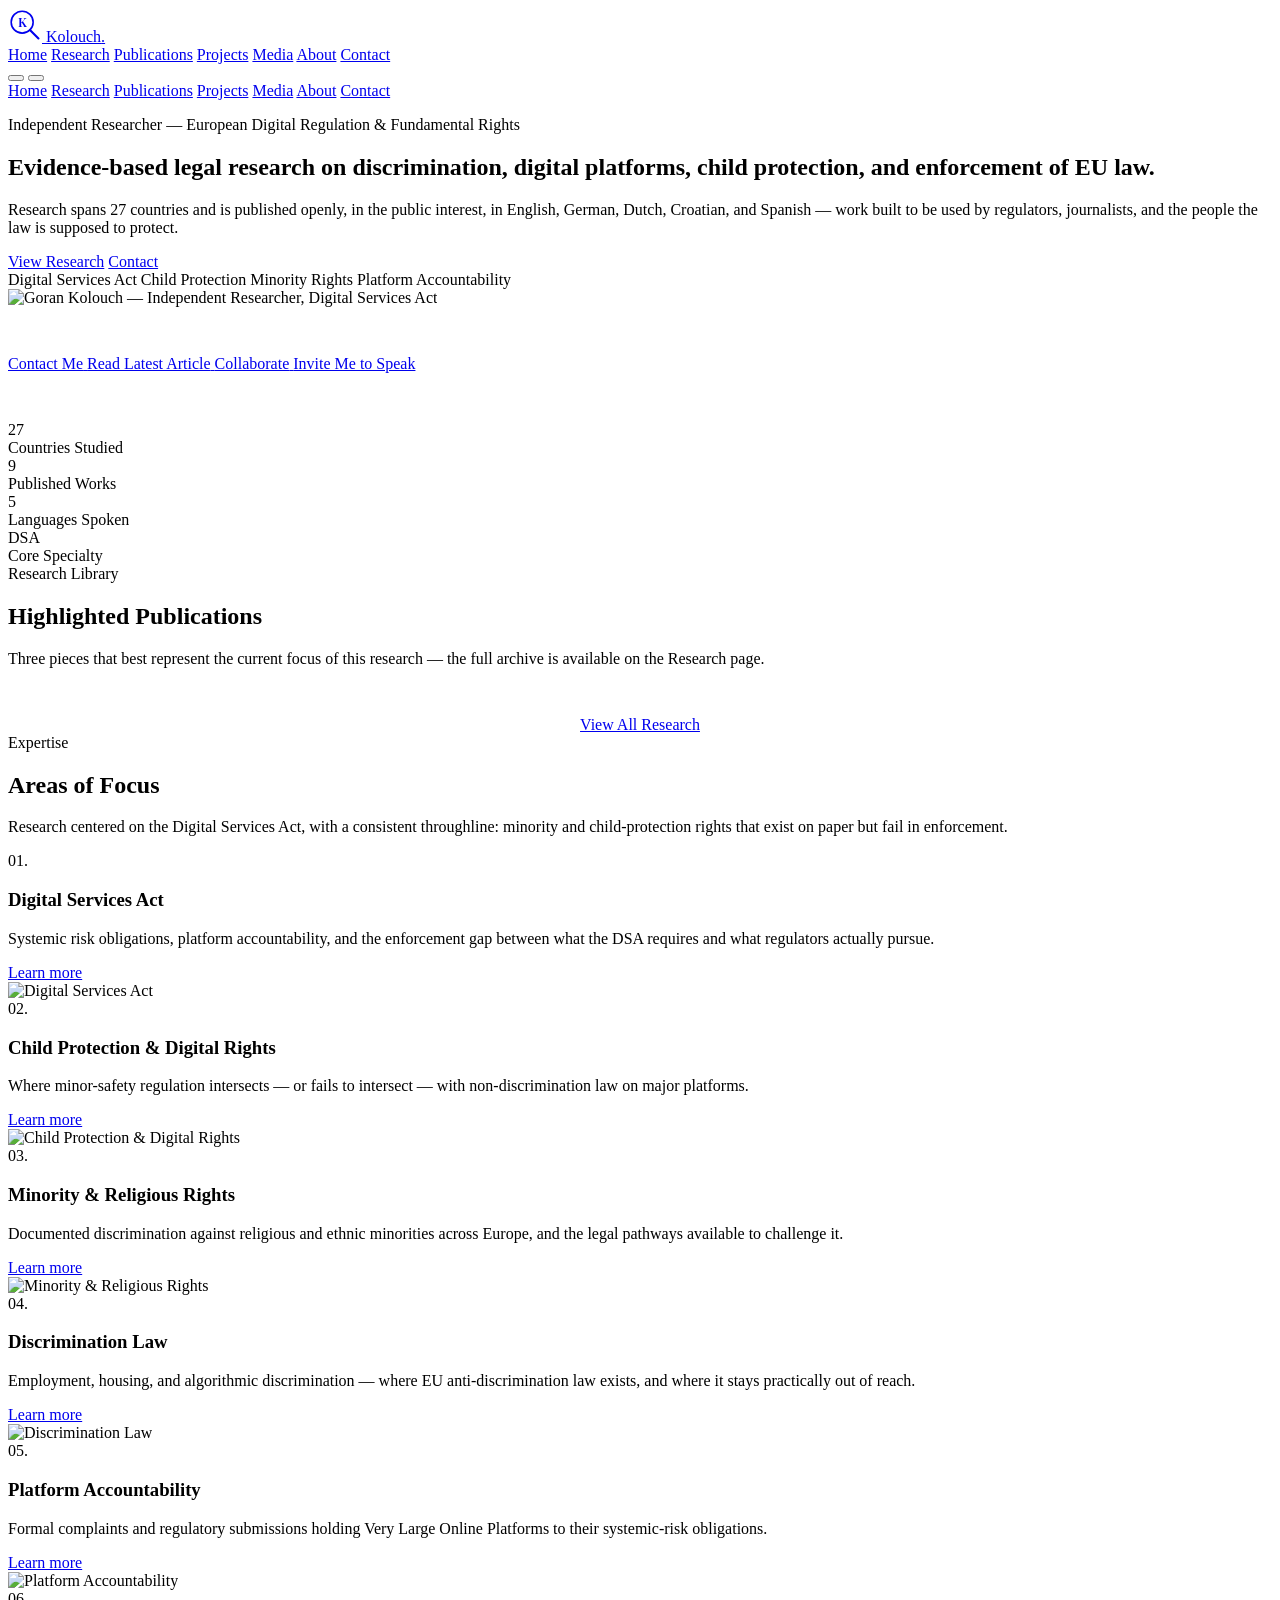
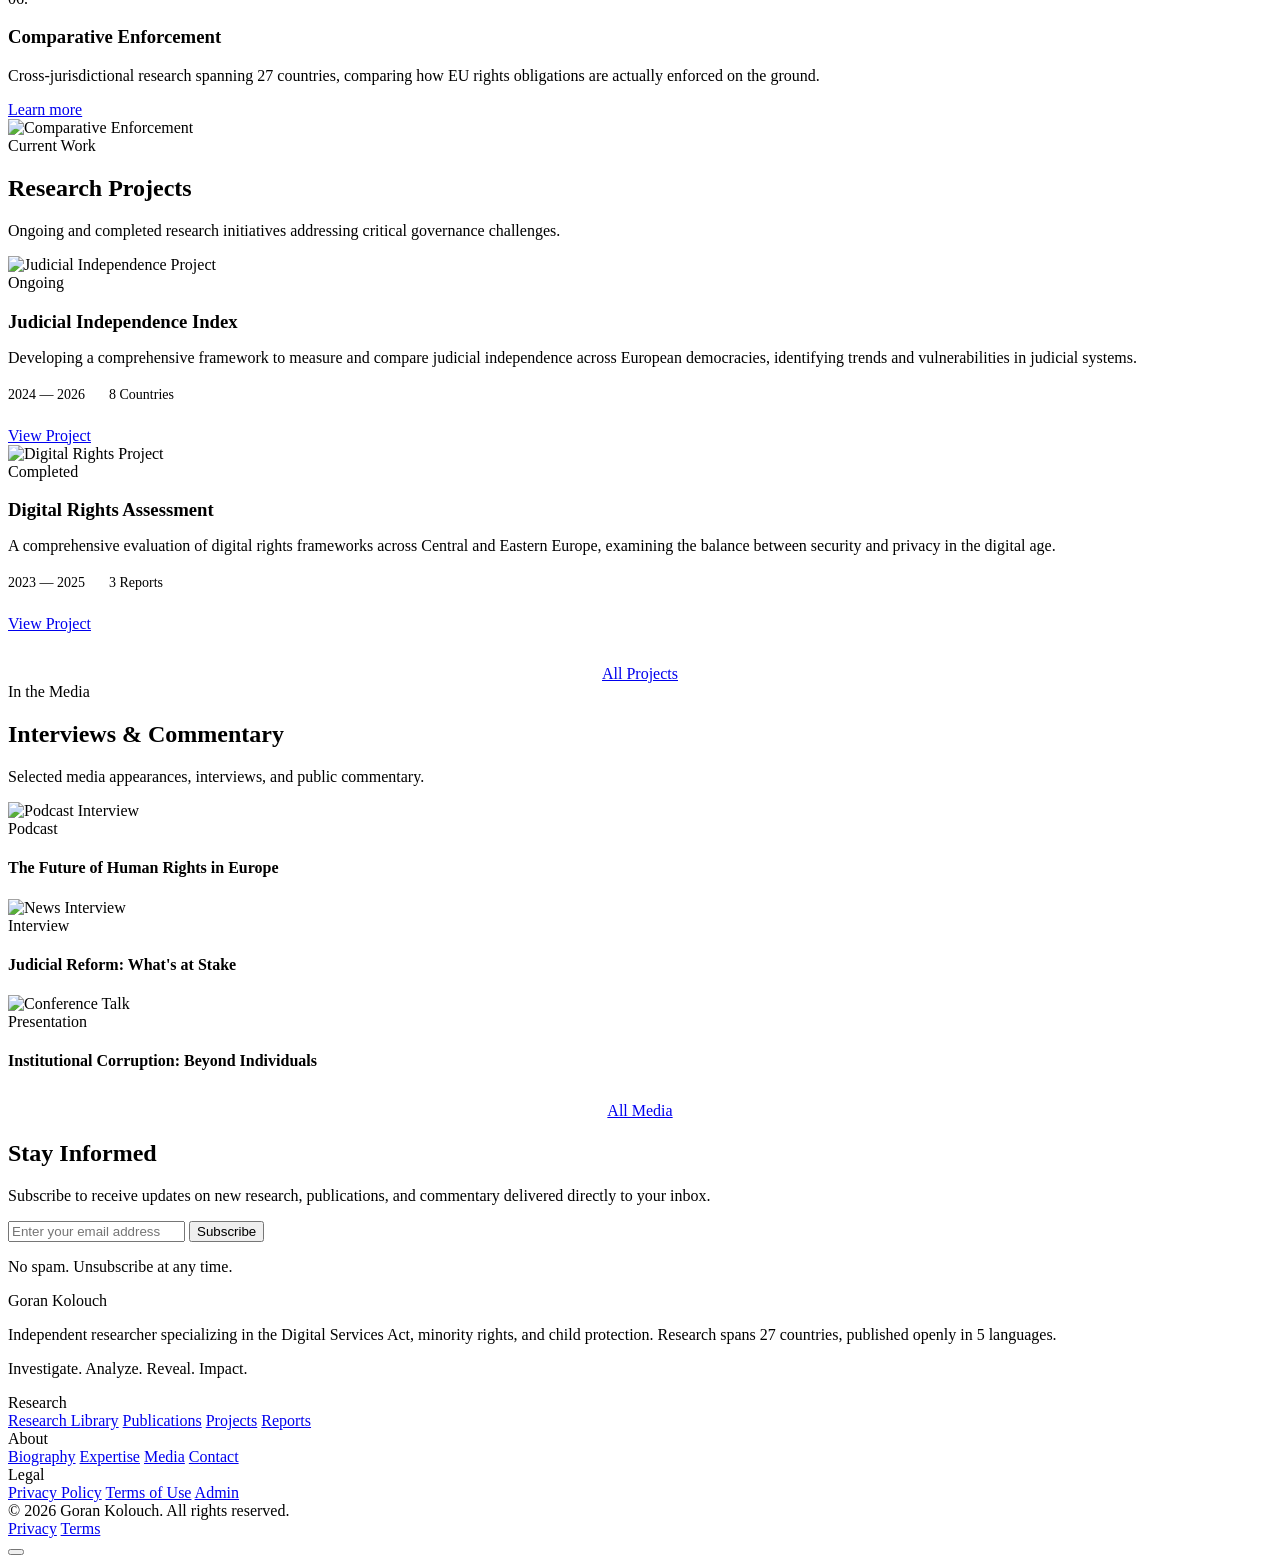
==== index.html @ 6d79864f "Add files via upload" ====
<!DOCTYPE html>
<html lang="en" data-theme="light">
<head>
  <meta charset="UTF-8">
  <meta name="viewport" content="width=device-width, initial-scale=1.0">
  <meta name="description" content="Goran Kolouch — Independent Researcher specializing in the Digital Services Act, minority rights, and child protection. Research spanning 27 countries, published in 5 languages.">
  <meta name="keywords" content="Goran Kolouch, Digital Services Act, DSA, platform accountability, child protection, minority rights, discrimination law, EU enforcement">
  <meta name="author" content="Goran Kolouch">

  <!-- Open Graph -->
  <meta property="og:title" content="Goran Kolouch — Independent Researcher, Digital Services Act">
  <meta property="og:description" content="Research on DSA enforcement, minority rights, and child protection, spanning 27 countries.">
  <meta property="og:type" content="website">
  <meta property="og:image" content="images/portrait-desk.jpg">

  <!-- Twitter Card -->
  <meta name="twitter:card" content="summary_large_image">
  <meta name="twitter:title" content="Goran Kolouch — Independent Researcher, Digital Services Act">
  <meta name="twitter:description" content="Research on DSA enforcement, minority rights, and child protection, spanning 27 countries.">

  <!-- Structured Data -->
  <script type="application/ld+json">
  {
    "@context": "https://schema.org",
    "@type": "Person",
    "name": "Goran Kolouch",
    "jobTitle": "Independent Researcher",
    "description": "Independent researcher specializing in the Digital Services Act, minority rights, and child protection, with research spanning 27 countries.",
    "knowsLanguage": ["English", "German", "Dutch", "Croatian", "Spanish"],
    "knowsAbout": ["Digital Services Act", "Platform Accountability", "Child Protection", "Minority Rights", "Religious Freedom", "EU Discrimination Law"],
    "alumniOf": { "@type": "CollegeOrUniversity", "name": "Hogeschool Leiden" },
    "url": "https://kolouch.pro",
    "sameAs": [
      "https://linkedin.com/in/gorankolouch",
      "https://x.com/NoHolyException",
      "https://bsky.app/profile/equalfaitheurope.bsky.social",
      "https://medium.com/@gorankolouch",
      "https://substack.com/@gorankolouch"
    ]
  }
  </script>

  <title>Goran Kolouch — Independent Researcher, Digital Services Act</title>

  <!-- Fonts -->
  <link rel="preconnect" href="https://fonts.googleapis.com">
  <link rel="preconnect" href="https://fonts.gstatic.com" crossorigin>
  <link href="https://fonts.googleapis.com/css2?family=Playfair+Display:ital,wght@0,400;0,500;0,600;0,700;1,400;1,500&family=Inter:wght@300;400;500;600;700&display=swap" rel="stylesheet">

  <!-- Icons -->
  <link href="https://cdn.jsdelivr.net/npm/remixicon@3.5.0/fonts/remixicon.css" rel="stylesheet">

  <!-- Styles -->
  <link rel="stylesheet" href="css/style.css">

  <link rel="icon" type="image/svg+xml" href="images/favicon.svg">
  <link rel="icon" type="image/png" sizes="32x32" href="images/favicon-32.png">
  <link rel="apple-touch-icon" href="images/favicon-180.png">
</head>
<body>

  <!-- Page Transition Overlay -->
  <div class="page-transition"></div>

  <!-- Navigation -->
  <nav class="navbar">
    <div class="navbar-inner">
      <a href="index.html" class="nav-logo"><svg class="nav-logo-mark" viewBox="0 0 48 48" width="34" height="34" fill="none" xmlns="http://www.w3.org/2000/svg" aria-hidden="true"><circle cx="20" cy="20" r="15.5" stroke="currentColor" stroke-width="2.25"/><text x="20" y="27" font-family="Playfair Display, Georgia, serif" font-size="18" font-weight="600" fill="currentColor" text-anchor="middle">K</text><line x1="31" y1="31" x2="43" y2="43" stroke="currentColor" stroke-width="3" stroke-linecap="round"/></svg> Kolouch<span>.</span></a>

      <div class="nav-links">
        <a href="index.html" class="active">Home</a>
        <a href="research.html">Research</a>
        <a href="publications.html">Publications</a>
        <a href="projects.html">Projects</a>
        <a href="media.html">Media</a>
        <a href="about.html">About</a>
        <a href="contact.html">Contact</a>
      </div>

      <div class="nav-actions">
        <button class="theme-toggle" aria-label="Toggle dark mode">
          <i class="ri-moon-line"></i>
        </button>
        <button class="mobile-menu-btn" aria-label="Open menu">
          <span></span>
          <span></span>
          <span></span>
        </button>
      </div>
    </div>
  </nav>

  <!-- Mobile Menu -->
  <div class="mobile-menu">
    <a href="index.html">Home</a>
    <a href="research.html">Research</a>
    <a href="publications.html">Publications</a>
    <a href="projects.html">Projects</a>
    <a href="media.html">Media</a>
    <a href="about.html">About</a>
    <a href="contact.html">Contact</a>
  </div>

  <!-- Hero Section -->
  <section class="hero" id="home">
    <div class="container hero-inner">
      <div class="hero-content fade-in">
        <p class="hero-title">Independent Researcher — European Digital Regulation & Fundamental Rights</p>
        <h1 class="hero-name">Evidence-based legal research on discrimination, digital platforms, child protection, and enforcement of EU law.</h1>

        <p class="hero-bio">
          Research spans 27 countries and is published openly, in the public interest, in English, German, Dutch, Croatian, and Spanish — work built to be used by regulators, journalists, and the people the law is supposed to protect.
        </p>

        <div class="hero-actions">
          <a href="research.html" class="btn btn-primary">View Research</a>
          <a href="contact.html" class="btn btn-outline-light">Contact</a>
        </div>

        <div class="hero-tags">
          <span class="hero-tag">Digital Services Act</span>
          <span class="hero-tag">Child Protection</span>
          <span class="hero-tag">Minority Rights</span>
          <span class="hero-tag">Platform Accountability</span>
        </div>
      </div>

      <div class="hero-image fade-in stagger-1">
        <picture><source srcset="images/portrait-desk.webp" type="image/webp"><img src="images/portrait-desk.jpg" alt="Goran Kolouch — Independent Researcher, Digital Services Act" loading="eager"></picture>
      </div>
    </div>
  </section>

  <!-- Quick Actions -->
  <section style="padding: 3rem 0; border-bottom: 1px solid var(--border-grey);">
    <div class="container">
      <div class="quick-actions-grid fade-in">
        <a href="contact.html" class="quick-action">
          <i class="ri-mail-line"></i>
          <span>Contact Me</span>
        </a>
        <a href="article.html?slug=the-enforcement-gap" class="quick-action">
          <i class="ri-article-line"></i>
          <span>Read Latest Article</span>
        </a>
        <a href="mailto:info@kolouch.pro?subject=Collaboration%20Proposal" class="quick-action">
          <i class="ri-team-line"></i>
          <span>Collaborate</span>
        </a>
        <a href="mailto:inquiries@kolouch.pro?subject=Speaking%20Invitation" class="quick-action">
          <i class="ri-mic-line"></i>
          <span>Invite Me to Speak</span>
        </a>
      </div>
    </div>
  </section>

  <!-- Stats Section -->
  <section class="section" style="padding-top: 0;">
    <div class="container">
      <div class="stats-grid fade-in">
        <div class="stat-item">
          <div class="stat-number">27</div>
          <div class="stat-label">Countries Studied</div>
        </div>
        <div class="stat-item">
          <div class="stat-number">9</div>
          <div class="stat-label">Published Works</div>
        </div>
        <div class="stat-item">
          <div class="stat-number">5</div>
          <div class="stat-label">Languages Spoken</div>
        </div>
        <div class="stat-item">
          <div class="stat-number">DSA</div>
          <div class="stat-label">Core Specialty</div>
        </div>
      </div>
    </div>
  </section>

  <!-- Featured Research -->
  <section class="section" id="research" style="background: var(--light-grey);">
    <div class="container">
      <div class="section-header fade-in">
        <span class="section-label">Research Library</span>
        <h2>Highlighted Publications</h2>
        <p>Three pieces that best represent the current focus of this research — the full archive is available on the Research page.</p>
      </div>

      <div class="research-grid" data-mode="featured" data-limit="3">
        <!-- Publications rendered via JS -->
      </div>

      <div style="text-align: center; margin-top: 3rem;">
        <a href="research.html" class="btn btn-outline">
          View All Research <i class="ri-arrow-right-line"></i>
        </a>
      </div>
    </div>
  </section>

  <!-- Areas of Expertise -->
  <section class="section" id="expertise">
    <div class="container">
      <div class="section-header fade-in">
        <span class="section-label">Expertise</span>
        <h2>Areas of Focus</h2>
        <p>Research centered on the Digital Services Act, with a consistent throughline: minority and child-protection rights that exist on paper but fail in enforcement.</p>
      </div>

      <div class="docket-grid">
        <div class="docket-item fade-in stagger-1">
          <div class="docket-item-body">
            <span class="docket-num">01.</span>
            <h3>Digital Services Act</h3>
            <p>Systemic risk obligations, platform accountability, and the enforcement gap between what the DSA requires and what regulators actually pursue.</p>
            <a href="research.html?category=platform-accountability" class="docket-link">Learn more <i class="ri-arrow-right-line"></i></a>
          </div>
          <img src="https://images.unsplash.com/photo-1450101499163-c8848c66ca85?w=700&q=80" alt="Digital Services Act" loading="lazy">
        </div>

        <div class="docket-item fade-in stagger-2">
          <div class="docket-item-body">
            <span class="docket-num">02.</span>
            <h3>Child Protection & Digital Rights</h3>
            <p>Where minor-safety regulation intersects — or fails to intersect — with non-discrimination law on major platforms.</p>
            <a href="research.html?category=child-safety" class="docket-link">Learn more <i class="ri-arrow-right-line"></i></a>
          </div>
          <img src="https://images.unsplash.com/photo-1503454537195-1dcabb73ffb9?w=700&q=80" alt="Child Protection & Digital Rights" loading="lazy">
        </div>

        <div class="docket-item fade-in stagger-3">
          <div class="docket-item-body">
            <span class="docket-num">03.</span>
            <h3>Minority & Religious Rights</h3>
            <p>Documented discrimination against religious and ethnic minorities across Europe, and the legal pathways available to challenge it.</p>
            <a href="research.html?category=religious-freedom" class="docket-link">Learn more <i class="ri-arrow-right-line"></i></a>
          </div>
          <img src="https://images.unsplash.com/photo-1541872703-74c5e44368f9?w=700&q=80" alt="Minority & Religious Rights" loading="lazy">
        </div>

        <div class="docket-item fade-in stagger-4">
          <div class="docket-item-body">
            <span class="docket-num">04.</span>
            <h3>Discrimination Law</h3>
            <p>Employment, housing, and algorithmic discrimination — where EU anti-discrimination law exists, and where it stays practically out of reach.</p>
            <a href="research.html?category=discrimination" class="docket-link">Learn more <i class="ri-arrow-right-line"></i></a>
          </div>
          <img src="https://images.unsplash.com/photo-1521791136064-7986c2920216?w=700&q=80" alt="Discrimination Law" loading="lazy">
        </div>

        <div class="docket-item fade-in stagger-1">
          <div class="docket-item-body">
            <span class="docket-num">05.</span>
            <h3>Platform Accountability</h3>
            <p>Formal complaints and regulatory submissions holding Very Large Online Platforms to their systemic-risk obligations.</p>
            <a href="research.html?category=platform-accountability" class="docket-link">Learn more <i class="ri-arrow-right-line"></i></a>
          </div>
          <img src="https://images.unsplash.com/photo-1611162617474-5b21e879e113?w=700&q=80" alt="Platform Accountability" loading="lazy">
        </div>

        <div class="docket-item fade-in stagger-2">
          <div class="docket-item-body">
            <span class="docket-num">06.</span>
            <h3>Comparative Enforcement</h3>
            <p>Cross-jurisdictional research spanning 27 countries, comparing how EU rights obligations are actually enforced on the ground.</p>
            <a href="research.html" class="docket-link">Learn more <i class="ri-arrow-right-line"></i></a>
          </div>
          <img src="https://images.unsplash.com/photo-1518770660439-4636190af475?w=700&q=80" alt="Comparative Enforcement" loading="lazy">
        </div>
      </div>
    </div>
  </section>

  <!-- Projects Preview -->
  <section class="section" id="projects" style="background: var(--light-grey);">
    <div class="container">
      <div class="section-header fade-in">
        <span class="section-label">Current Work</span>
        <h2>Research Projects</h2>
        <p>Ongoing and completed research initiatives addressing critical governance challenges.</p>
      </div>

      <div class="project-card fade-in">
        <div class="project-card-image">
          <img src="https://images.unsplash.com/photo-1450101499163-c8848c66ca85?w=800&q=80" alt="Judicial Independence Project" loading="lazy">
        </div>
        <div>
          <span class="project-status ongoing"><i class="ri-checkbox-circle-line"></i> Ongoing</span>
          <h3 style="margin-bottom: 0.75rem;">Judicial Independence Index</h3>
          <p style="margin-bottom: 1.25rem;">Developing a comprehensive framework to measure and compare judicial independence across European democracies, identifying trends and vulnerabilities in judicial systems.</p>
          <div style="display: flex; gap: 1.5rem; font-size: 0.875rem; color: var(--mid-grey); margin-bottom: 1.5rem;">
            <span><i class="ri-calendar-line"></i> 2024 — 2026</span>
            <span><i class="ri-map-pin-line"></i> 8 Countries</span>
          </div>
          <a href="projects.html" class="btn btn-sm btn-primary">View Project</a>
        </div>
      </div>

      <div class="project-card fade-in">
        <div class="project-card-image">
          <img src="https://images.unsplash.com/photo-1551836022-d5d88e9218df?w=800&q=80" alt="Digital Rights Project" loading="lazy">
        </div>
        <div>
          <span class="project-status completed"><i class="ri-check-line"></i> Completed</span>
          <h3 style="margin-bottom: 0.75rem;">Digital Rights Assessment</h3>
          <p style="margin-bottom: 1.25rem;">A comprehensive evaluation of digital rights frameworks across Central and Eastern Europe, examining the balance between security and privacy in the digital age.</p>
          <div style="display: flex; gap: 1.5rem; font-size: 0.875rem; color: var(--mid-grey); margin-bottom: 1.5rem;">
            <span><i class="ri-calendar-line"></i> 2023 — 2025</span>
            <span><i class="ri-file-list-line"></i> 3 Reports</span>
          </div>
          <a href="projects.html" class="btn btn-sm btn-outline">View Project</a>
        </div>
      </div>

      <div style="text-align: center; margin-top: 2rem;">
        <a href="projects.html" class="btn btn-outline">
          All Projects <i class="ri-arrow-right-line"></i>
        </a>
      </div>
    </div>
  </section>

  <!-- Media Preview -->
  <section class="section" id="media">
    <div class="container">
      <div class="section-header fade-in">
        <span class="section-label">In the Media</span>
        <h2>Interviews & Commentary</h2>
        <p>Selected media appearances, interviews, and public commentary.</p>
      </div>

      <div class="media-grid fade-in">
        <div class="media-card">
          <img src="https://images.unsplash.com/photo-1478737270239-2f02b77fc618?w=600&q=80" alt="Podcast Interview" loading="lazy">
          <div class="media-card-overlay">
            <span class="media-card-type">Podcast</span>
            <h4 class="media-card-title">The Future of Human Rights in Europe</h4>
          </div>
          <div class="media-play-btn">
            <i class="ri-play-fill"></i>
          </div>
        </div>

        <div class="media-card">
          <img src="https://images.unsplash.com/photo-1504711434969-e33886168f5c?w=600&q=80" alt="News Interview" loading="lazy">
          <div class="media-card-overlay">
            <span class="media-card-type">Interview</span>
            <h4 class="media-card-title">Judicial Reform: What's at Stake</h4>
          </div>
          <div class="media-play-btn">
            <i class="ri-play-fill"></i>
          </div>
        </div>

        <div class="media-card">
          <img src="https://images.unsplash.com/photo-1540575467063-178a50c2df87?w=600&q=80" alt="Conference Talk" loading="lazy">
          <div class="media-card-overlay">
            <span class="media-card-type">Presentation</span>
            <h4 class="media-card-title">Institutional Corruption: Beyond Individuals</h4>
          </div>
          <div class="media-play-btn">
            <i class="ri-play-fill"></i>
          </div>
        </div>
      </div>

      <div style="text-align: center; margin-top: 2rem;">
        <a href="media.html" class="btn btn-outline">
          All Media <i class="ri-arrow-right-line"></i>
        </a>
      </div>
    </div>
  </section>

  <!-- Newsletter -->
  <section class="newsletter">
    <div class="container">
      <div class="fade-in">
        <h2>Stay Informed</h2>
        <p>Subscribe to receive updates on new research, publications, and commentary delivered directly to your inbox.</p>
        <form class="newsletter-form">
          <input type="email" placeholder="Enter your email address" required aria-label="Email address">
          <button type="submit" class="btn btn-gold">Subscribe</button>
        </form>
        <p class="newsletter-fineprint">No spam. Unsubscribe at any time.</p>
      </div>
    </div>
  </section>

  <!-- Footer -->
  <footer class="footer">
    <div class="container">
      <div class="footer-grid">
        <div>
          <div class="footer-brand">Goran Kolouch</div>
          <p class="footer-desc">Independent researcher specializing in the Digital Services Act, minority rights, and child protection. Research spans 27 countries, published openly in 5 languages.</p>
          <p class="footer-tagline">Investigate. Analyze. Reveal. Impact.</p>
          <div class="footer-social">
            <a href="https://linkedin.com/in/gorankolouch" target="_blank" rel="noopener" aria-label="LinkedIn"><i class="ri-linkedin-fill"></i></a>
            <a href="https://x.com/NoHolyException" target="_blank" rel="noopener" aria-label="X (Twitter)"><i class="ri-twitter-x-line"></i></a>
            <a href="https://bsky.app/profile/equalfaitheurope.bsky.social" target="_blank" rel="noopener" aria-label="Bluesky"><i class="ri-bluesky-line"></i></a>
            <a href="https://medium.com/@gorankolouch" target="_blank" rel="noopener" aria-label="Medium"><i class="ri-medium-line"></i></a>
            <a href="https://substack.com/@gorankolouch?utm_source=share&amp;utm_medium=android&amp;r=8p85rf" target="_blank" rel="noopener" aria-label="Substack"><i class="ri-quill-pen-line"></i></a>
            <a href="mailto:info@kolouch.pro" aria-label="Email"><i class="ri-mail-line"></i></a>
          </div>
        </div>

        <div>
          <div class="footer-title">Research</div>
          <div class="footer-links">
            <a href="research.html">Research Library</a>
            <a href="publications.html">Publications</a>
            <a href="projects.html">Projects</a>
            <a href="research.html#reports">Reports</a>
          </div>
        </div>

        <div>
          <div class="footer-title">About</div>
          <div class="footer-links">
            <a href="about.html">Biography</a>
            <a href="index.html#expertise">Expertise</a>
            <a href="media.html">Media</a>
            <a href="contact.html">Contact</a>
          </div>
        </div>

        <div>
          <div class="footer-title">Legal</div>
          <div class="footer-links">
            <a href="privacy.html">Privacy Policy</a>
            <a href="terms.html">Terms of Use</a>
            <a href="admin/index.html">Admin</a>
          </div>
        </div>
      </div>

      <div class="footer-bottom">
        <span>&copy; 2026 Goran Kolouch. All rights reserved.</span>
        <div>
          <a href="privacy.html">Privacy</a>
          <a href="terms.html">Terms</a>
        </div>
      </div>
    </div>
  </footer>

  <!-- Back to Top -->
  <button class="back-to-top" aria-label="Back to top">
    <i class="ri-arrow-up-line"></i>
  </button>

  <!-- Scripts -->
  <script src="js/articles-data.js"></script>
  <script src="js/main.js"></script>
</body>
</html>
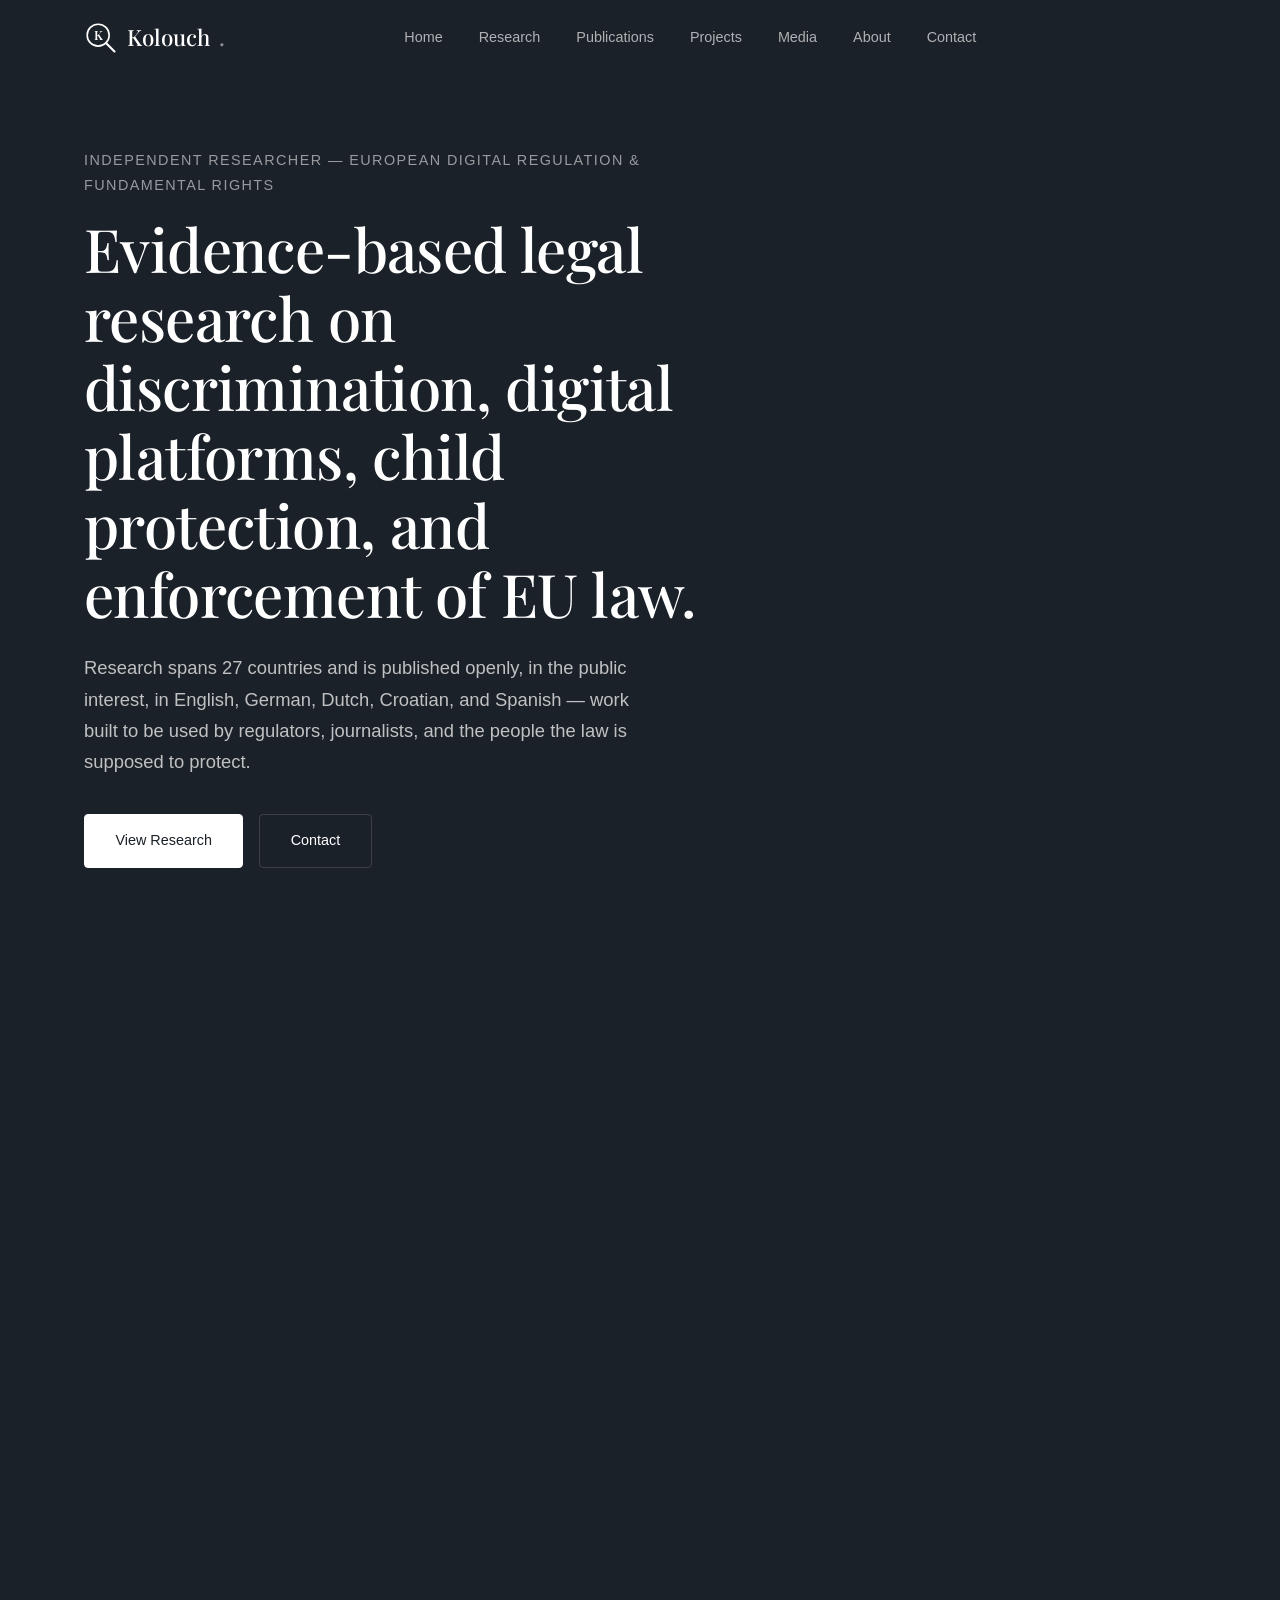
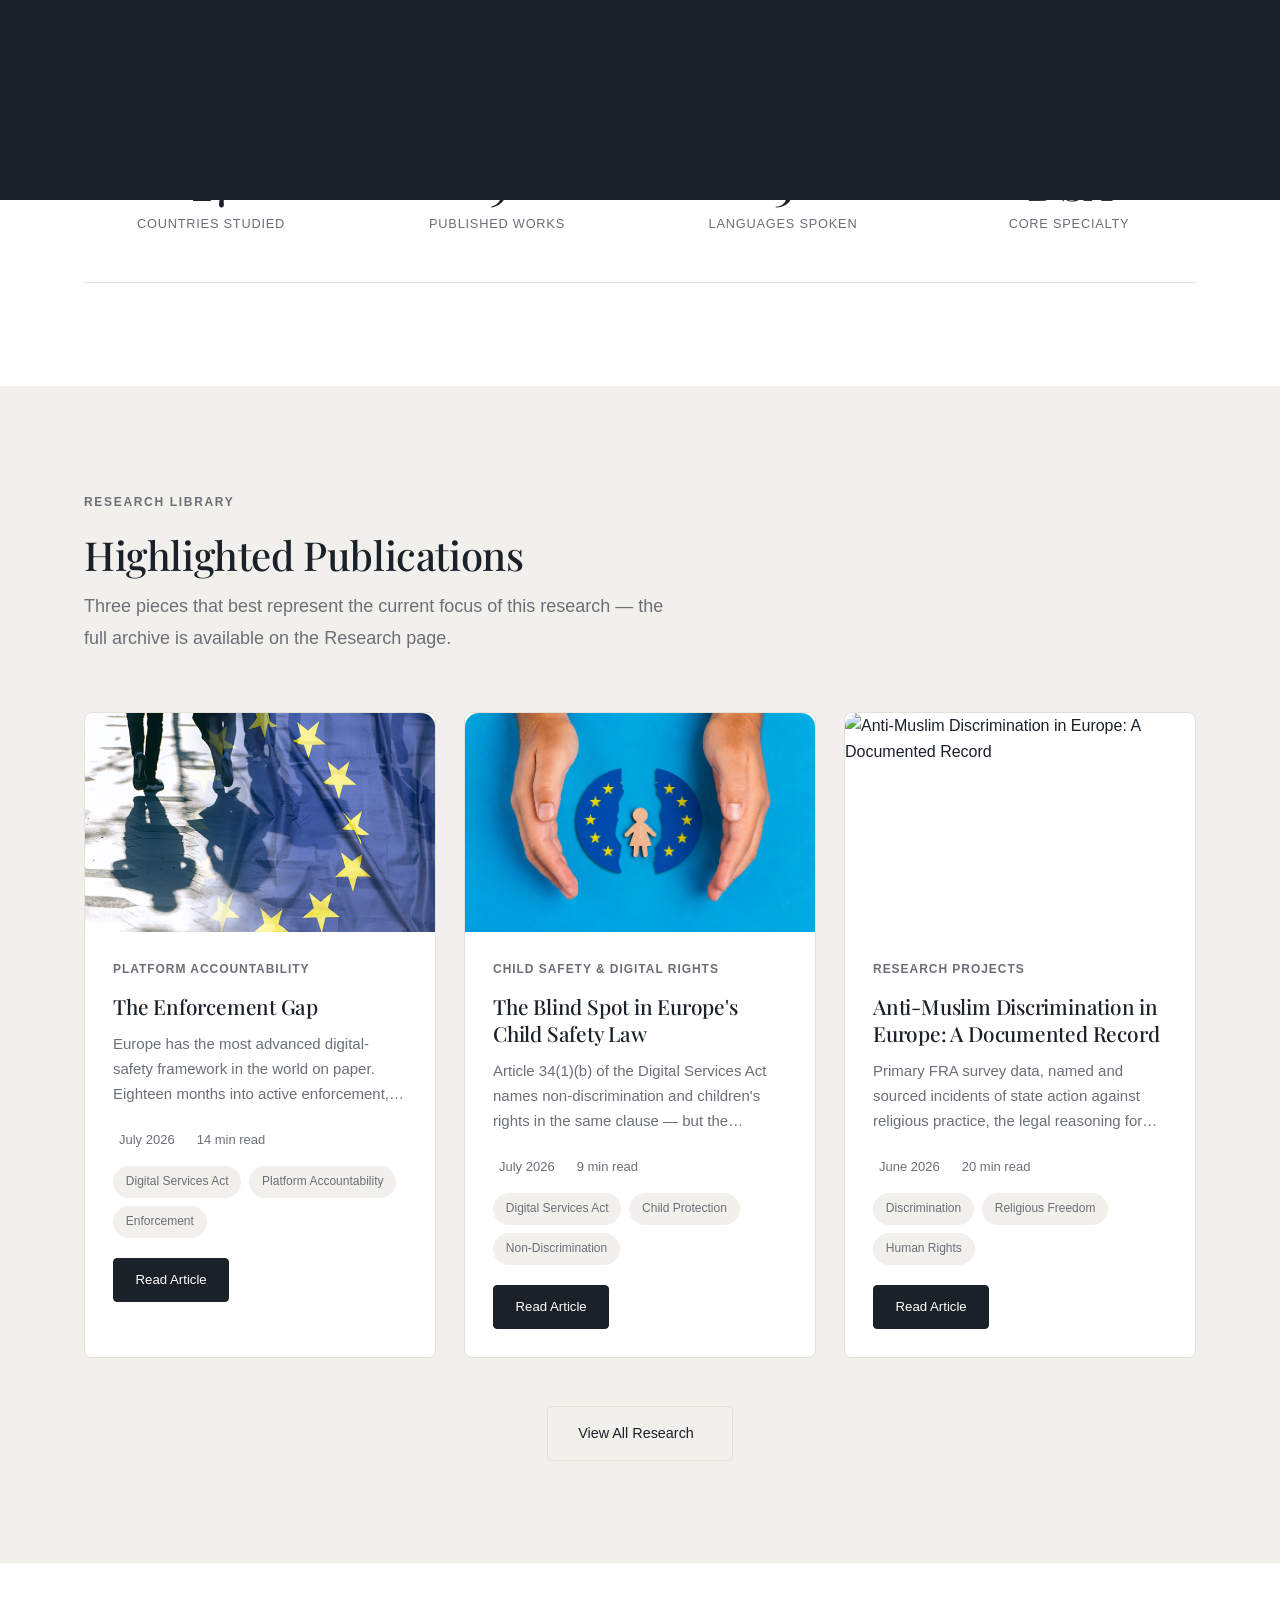
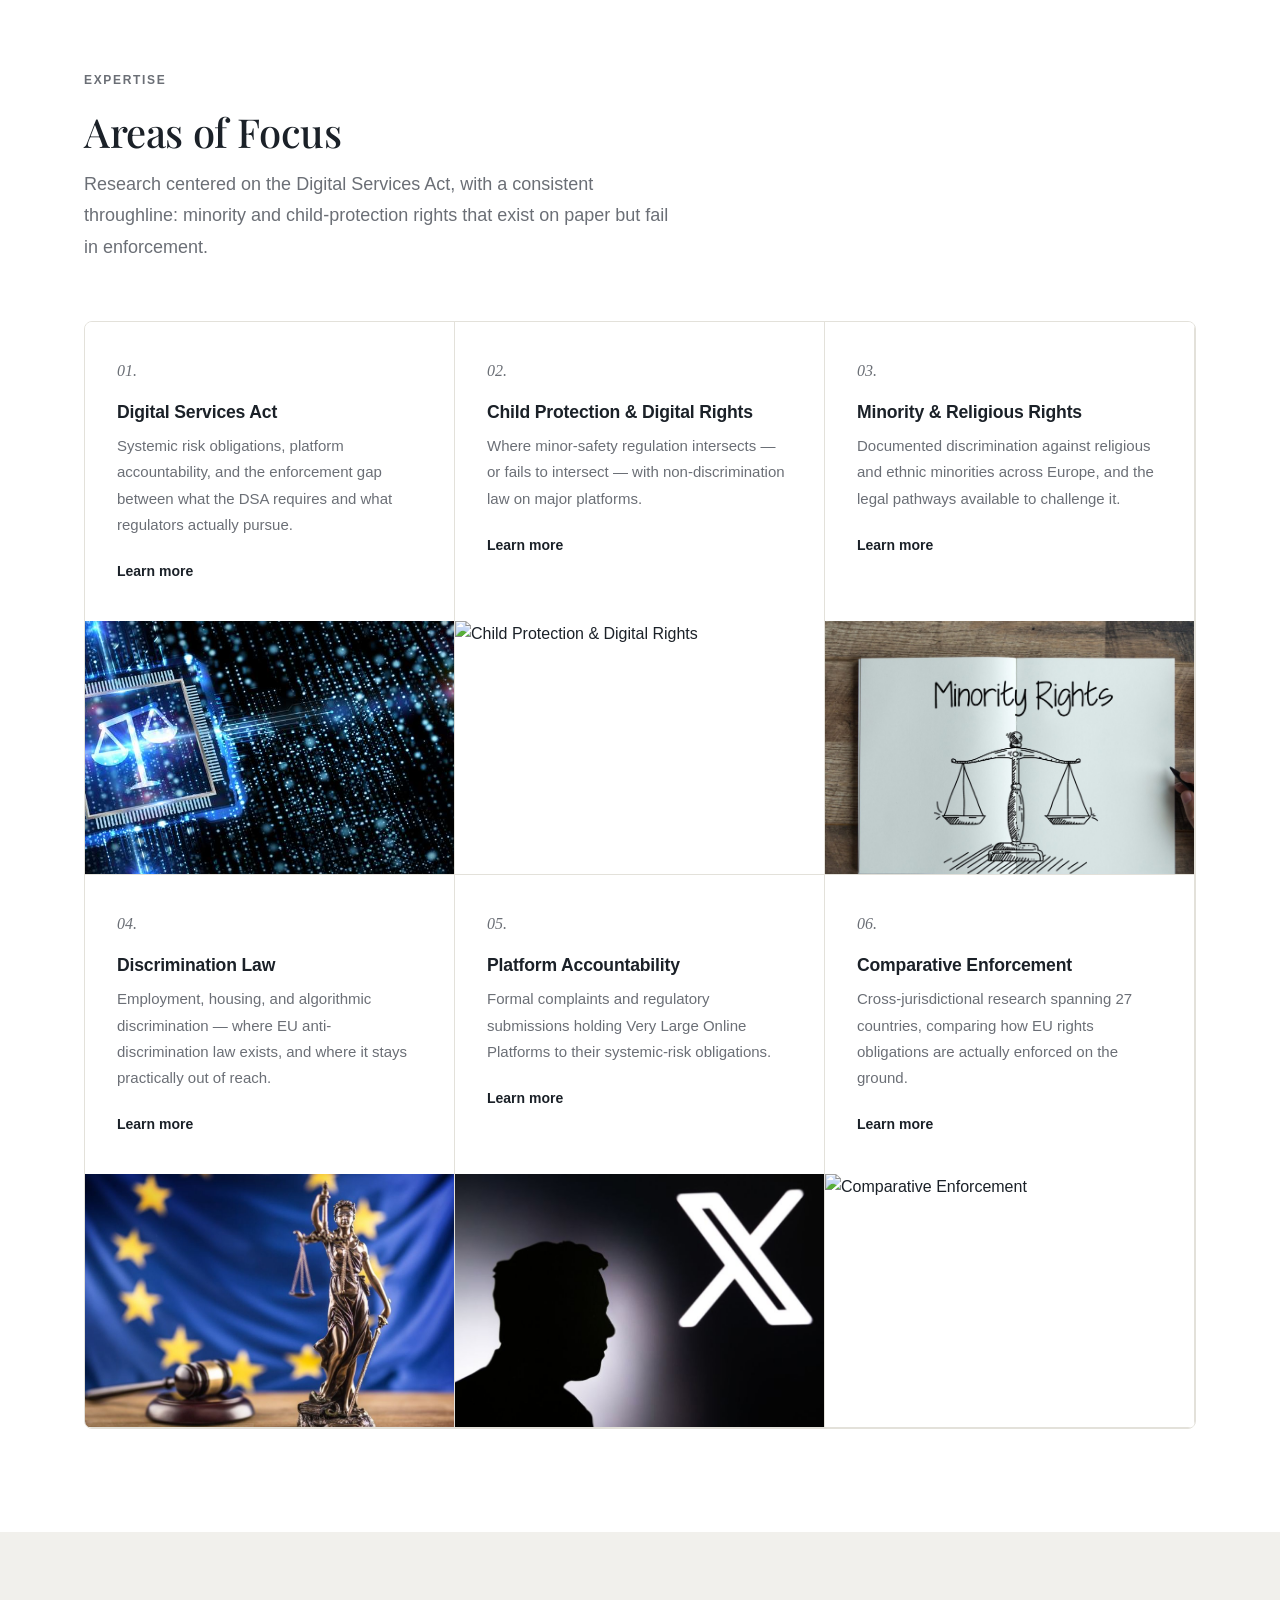
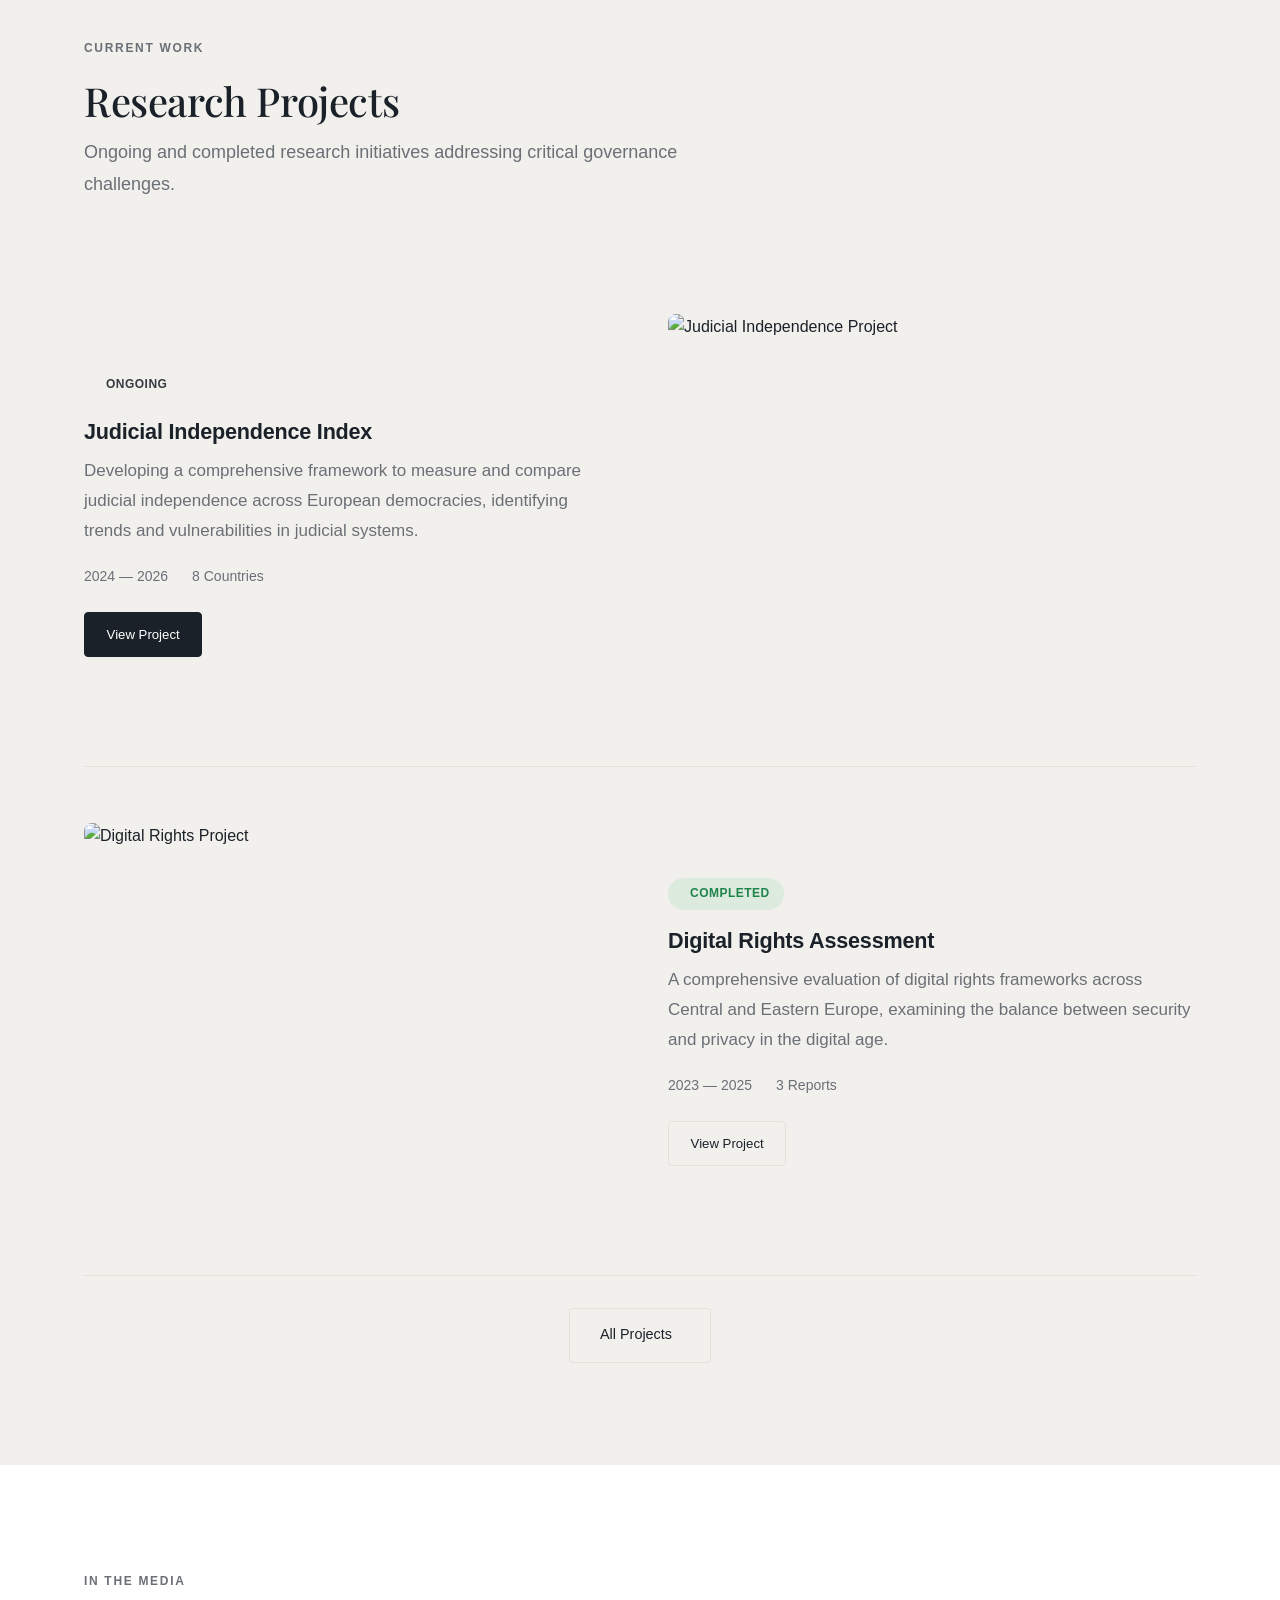
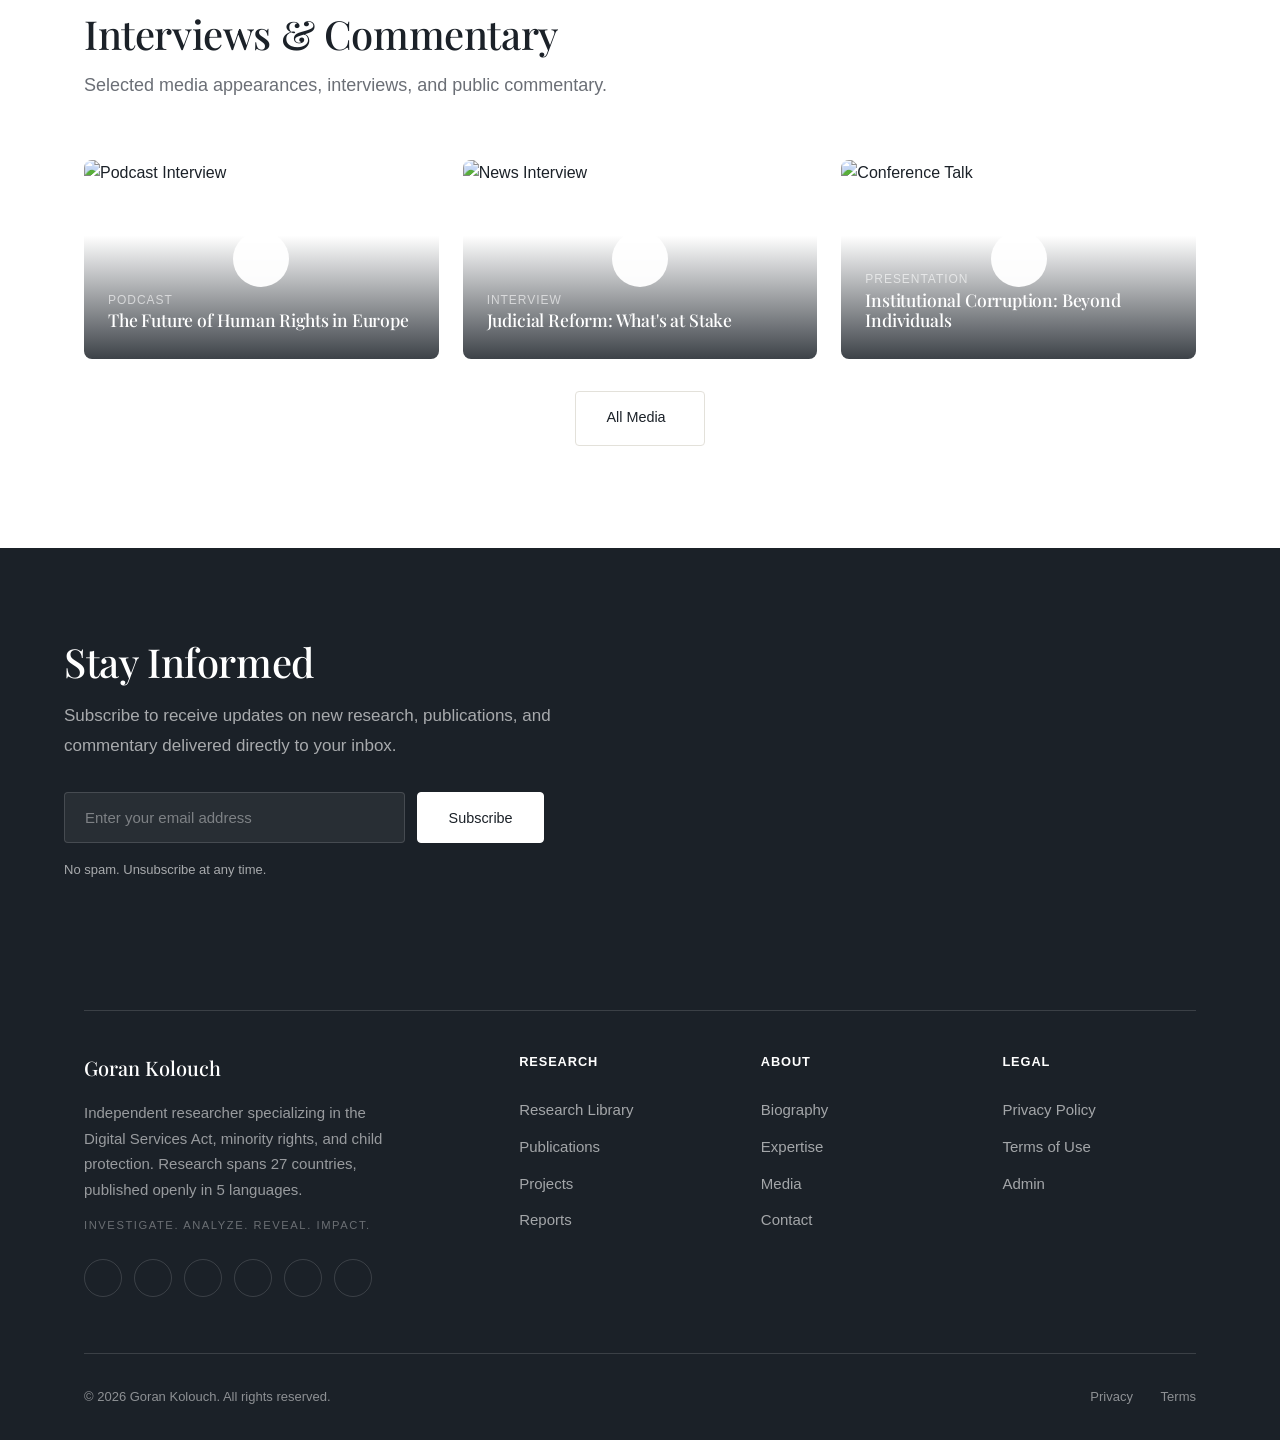
==== commit 2e15b5c4: "Update index.html" ====
--- a/index.html
+++ b/index.html
@@ -217,7 +217,7 @@
             <p>Systemic risk obligations, platform accountability, and the enforcement gap between what the DSA requires and what regulators actually pursue.</p>
             <a href="research.html?category=platform-accountability" class="docket-link">Learn more <i class="ri-arrow-right-line"></i></a>
           </div>
-          <img src="https://images.unsplash.com/photo-1450101499163-c8848c66ca85?w=700&q=80" alt="Digital Services Act" loading="lazy">
+          <img src="images/digitallaw.jpg" alt="Digital Services Act" loading="lazy">
         </div>
 
         <div class="docket-item fade-in stagger-2">
@@ -237,7 +237,7 @@
             <p>Documented discrimination against religious and ethnic minorities across Europe, and the legal pathways available to challenge it.</p>
             <a href="research.html?category=religious-freedom" class="docket-link">Learn more <i class="ri-arrow-right-line"></i></a>
           </div>
-          <img src="https://images.unsplash.com/photo-1541872703-74c5e44368f9?w=700&q=80" alt="Minority & Religious Rights" loading="lazy">
+          <img src="images/minority.jpg" alt="Minority & Religious Rights" loading="lazy">
         </div>
 
         <div class="docket-item fade-in stagger-4">
@@ -247,7 +247,7 @@
             <p>Employment, housing, and algorithmic discrimination — where EU anti-discrimination law exists, and where it stays practically out of reach.</p>
             <a href="research.html?category=discrimination" class="docket-link">Learn more <i class="ri-arrow-right-line"></i></a>
           </div>
-          <img src="https://images.unsplash.com/photo-1521791136064-7986c2920216?w=700&q=80" alt="Discrimination Law" loading="lazy">
+          <img src="images/eujustice.jpg" alt="Discrimination Law" loading="lazy">
         </div>
 
         <div class="docket-item fade-in stagger-1">
@@ -257,7 +257,7 @@
             <p>Formal complaints and regulatory submissions holding Very Large Online Platforms to their systemic-risk obligations.</p>
             <a href="research.html?category=platform-accountability" class="docket-link">Learn more <i class="ri-arrow-right-line"></i></a>
           </div>
-          <img src="https://images.unsplash.com/photo-1611162617474-5b21e879e113?w=700&q=80" alt="Platform Accountability" loading="lazy">
+          <img src="images/platform.jpg" alt="Platform Accountability" loading="lazy">
         </div>
 
         <div class="docket-item fade-in stagger-2">
--- a/css/style.css
+++ b/css/style.css
@@ -0,0 +1,764 @@
+
+/* ========================================
+   Goran Kolouch — Independent Researcher
+   Design system, adapted from a reference
+   law-firm site: navy/white/grey, no accent
+   color, elegant serif headlines, hairline
+   cards, quiet motion.
+   ======================================== */
+
+:root {
+  --ink: #1B2128;         /* permanent dark navy — nav, hero, footer, in both themes */
+  --ink-card: #363E47;    /* lighter slate card fill on navy sections */
+  --black: #1B2128;       /* heading/body text on light sections */
+  --white: #FFFFFF;
+  --off-white: #F7F6F3;   /* alternating light section background */
+  --dark-grey: #383B40;
+  --mid-grey: #6B6F76;
+  --light-grey: #F1F0EC;
+  --border-grey: #E3E1DA;
+  --border-grey-dark: rgba(255,255,255,0.14);
+
+  --font-serif: 'Playfair Display', Georgia, 'Times New Roman', serif;
+  --font-sans: 'Inter', -apple-system, BlinkMacSystemFont, 'Segoe UI', sans-serif;
+
+  --transition-fast: 0.15s cubic-bezier(0.4, 0, 0.2, 1);
+  --transition-smooth: 0.4s cubic-bezier(0.4, 0, 0.2, 1);
+  --transition-slow: 0.6s cubic-bezier(0.16, 1, 0.3, 1);
+
+  --shadow-sm: 0 1px 3px rgba(17,17,17,0.05);
+  --shadow-md: 0 8px 24px rgba(17,17,17,0.06);
+  --shadow-lg: 0 20px 50px rgba(17,17,17,0.10);
+  --shadow-xl: 0 30px 80px rgba(17,17,17,0.14);
+
+  --radius-sm: 4px;
+  --radius-md: 8px;
+  --radius-lg: 14px;
+  --radius-xl: 20px;
+
+  --max-width: 1240px;
+  --nav-height: 76px;
+}
+
+/* Dark mode: the navy brand sections (nav/hero/footer) stay exactly
+   as they are — they're already dark. Only the "light" content
+   sections (white/off-white pages) flip to a dark reading surface. */
+[data-theme="dark"] {
+  --black: #F1EFE9;
+  --white: #14161A;
+  --off-white: #191B20;
+  --dark-grey: #D8D6CE;
+  --mid-grey: #9A9CA3;
+  --light-grey: #1E2025;
+  --border-grey: #2C2E34;
+}
+[data-theme="dark"] body { background-color: var(--white); }
+
+/* ─── Reset & Base ─── */
+*, *::before, *::after { margin: 0; padding: 0; box-sizing: border-box; }
+
+html {
+  scroll-behavior: smooth;
+  font-size: 16px;
+  -webkit-font-smoothing: antialiased;
+  -moz-osx-font-smoothing: grayscale;
+}
+
+body {
+  font-family: var(--font-sans);
+  color: var(--black);
+  background-color: var(--white);
+  line-height: 1.65;
+  overflow-x: hidden;
+}
+
+::selection { background-color: var(--ink); color: var(--white); }
+::-webkit-scrollbar { width: 8px; }
+::-webkit-scrollbar-track { background: var(--light-grey); }
+::-webkit-scrollbar-thumb { background: var(--border-grey); border-radius: 4px; }
+::-webkit-scrollbar-thumb:hover { background: var(--mid-grey); }
+
+img { max-width: 100%; height: auto; display: block; }
+a { color: inherit; text-decoration: none; transition: color var(--transition-fast); }
+button { border: none; background: none; cursor: pointer; font-family: inherit; }
+ul, ol { list-style: none; }
+
+/* ─── Typography ─── */
+h1, h2, h3, h4, h5, h6 {
+  font-family: var(--font-serif);
+  font-weight: 500;
+  line-height: 1.18;
+  letter-spacing: -0.01em;
+  color: var(--black);
+}
+h1 { font-size: clamp(2.5rem, 5vw, 3.75rem); font-weight: 500; }
+h2 { font-size: clamp(1.75rem, 3.2vw, 2.5rem); }
+h3 { font-size: clamp(1.15rem, 1.8vw, 1.35rem); font-family: var(--font-sans); font-weight: 700; }
+h4 { font-size: 1.0625rem; }
+
+p { color: var(--mid-grey); font-size: 1.0625rem; line-height: 1.75; }
+
+.text-serif { font-family: var(--font-serif); }
+.text-sans { font-family: var(--font-sans); }
+
+/* ─── Layout ─── */
+.container { width: 100%; max-width: var(--max-width); margin: 0 auto; padding: 0 clamp(1.5rem, 5vw, 4rem); }
+.section { padding: clamp(4.5rem, 8vw, 7.5rem) 0; }
+.section-header { margin-bottom: clamp(2.5rem, 4.5vw, 4rem); }
+.section-header h2 { margin-bottom: 0.85rem; }
+.section-header p { max-width: 600px; font-size: 1.125rem; }
+
+.section-label {
+  display: inline-block;
+  font-family: var(--font-sans);
+  font-size: 0.75rem;
+  font-weight: 600;
+  letter-spacing: 0.14em;
+  text-transform: uppercase;
+  color: var(--mid-grey);
+  margin-bottom: 1.1rem;
+}
+.section-label.on-dark { color: rgba(255,255,255,0.55); }
+
+/* ─── Navigation (always navy) ─── */
+.navbar {
+  position: fixed;
+  top: 0; left: 0; right: 0;
+  height: var(--nav-height);
+  z-index: 1000;
+  background: var(--ink);
+  border-bottom: 1px solid transparent;
+  transition: border-color var(--transition-smooth);
+}
+.navbar.scrolled { border-bottom-color: var(--border-grey-dark); }
+
+.navbar-inner {
+  display: flex; align-items: center; justify-content: space-between;
+  height: 100%; max-width: var(--max-width); margin: 0 auto;
+  padding: 0 clamp(1.5rem, 5vw, 4rem);
+}
+
+.nav-logo { font-family: var(--font-serif); font-size: 1.4rem; font-weight: 500; color: var(--white); display: flex; align-items: center; gap: 0.55rem; }
+.nav-logo span { color: rgba(255,255,255,0.5); }
+.nav-logo-mark { width: 34px; height: 34px; display: block; flex-shrink: 0; color: var(--white); transition: color var(--transition-fast); }
+.nav-logo:hover .nav-logo-mark { color: var(--white); }
+
+.nav-links { display: flex; align-items: center; gap: 2.25rem; }
+.nav-links a { font-size: 0.9rem; font-weight: 450; color: rgba(255,255,255,0.65); position: relative; padding: 0.3rem 0; }
+.nav-links a::after {
+  content: ''; position: absolute; bottom: -3px; left: 0; width: 0; height: 1.5px;
+  background: var(--white); transition: width var(--transition-smooth);
+}
+.nav-links a:hover, .nav-links a.active { color: var(--white); }
+.nav-links a:hover::after, .nav-links a.active::after { width: 100%; }
+
+.nav-actions { display: flex; align-items: center; gap: 0.75rem; }
+.theme-toggle {
+  width: 40px; height: 40px; display: flex; align-items: center; justify-content: center;
+  border-radius: var(--radius-md); color: rgba(255,255,255,0.65); transition: all var(--transition-fast);
+}
+.theme-toggle:hover { background: rgba(255,255,255,0.08); color: var(--white); }
+
+.mobile-menu-btn {
+  display: none; width: 40px; height: 40px; align-items: center; justify-content: center;
+  flex-direction: column; gap: 5px; border-radius: var(--radius-md); color: var(--white);
+}
+.mobile-menu-btn span { display: block; width: 20px; height: 1.5px; background: var(--white); transition: all var(--transition-smooth); }
+.mobile-menu-btn.open span:nth-child(1) { transform: rotate(45deg) translate(4px, 4px); }
+.mobile-menu-btn.open span:nth-child(2) { opacity: 0; }
+.mobile-menu-btn.open span:nth-child(3) { transform: rotate(-45deg) translate(5px, -5px); }
+
+.mobile-menu {
+  position: fixed; top: var(--nav-height); left: 0; right: 0; bottom: 0;
+  background: var(--ink); z-index: 999; padding: 1.5rem 2rem;
+  transform: translateX(100%); transition: transform var(--transition-smooth);
+}
+.mobile-menu.open { transform: translateX(0); }
+.mobile-menu a {
+  display: block; font-size: 1.4rem; font-family: var(--font-serif);
+  padding: 1rem 0; border-bottom: 1px solid var(--border-grey-dark); color: var(--white);
+}
+
+/* ─── Buttons ─── */
+.btn {
+  display: inline-flex; align-items: center; justify-content: center; gap: 0.5rem;
+  padding: 0.9rem 1.9rem; font-family: var(--font-sans); font-size: 0.9rem; font-weight: 500;
+  border-radius: var(--radius-sm); transition: all var(--transition-smooth); cursor: pointer;
+}
+.btn-primary { background: var(--ink); color: var(--white); border: 1.5px solid var(--ink); }
+.btn-primary:hover { background: transparent; color: var(--ink); }
+.btn-outline { background: transparent; color: var(--black); border: 1.5px solid var(--border-grey); }
+.btn-outline:hover { border-color: var(--ink); background: var(--ink); color: var(--white); }
+/* On navy sections: solid white primary, light-bordered outline */
+.hero .btn-primary, .newsletter .btn-primary { background: var(--white); color: var(--ink); border: 1.5px solid var(--white); }
+.hero .btn-primary:hover, .newsletter .btn-primary:hover { background: transparent; color: var(--white); }
+.btn-outline-light { background: transparent; color: var(--white); border: 1.5px solid var(--border-grey-dark); }
+.btn-outline-light:hover { background: var(--white); color: var(--ink); border-color: var(--white); }
+.btn-gold { background: var(--white); color: var(--ink); border: 1.5px solid var(--white); }
+.btn-gold:hover { background: transparent; color: var(--white); }
+.btn-sm { padding: 0.65rem 1.35rem; font-size: 0.825rem; }
+
+/* ─── Hero (navy, stacked) ─── */
+.hero { background: var(--ink); padding-top: calc(var(--nav-height) + 4.5rem); padding-bottom: 4.5rem; }
+.hero-inner { display: flex; flex-direction: column; }
+
+.hero-content { max-width: 640px; }
+
+.hero-title {
+  font-family: var(--font-sans); font-size: 0.9rem; font-weight: 500; letter-spacing: 0.1em;
+  text-transform: uppercase; color: rgba(255,255,255,0.55); margin-bottom: 1rem;
+}
+
+.hero-name {
+  font-family: var(--font-serif); font-size: clamp(2.5rem, 5.2vw, 3.75rem); font-weight: 500;
+  line-height: 1.15; letter-spacing: -0.01em; color: var(--white); margin-bottom: 1.5rem;
+}
+
+.hero-bio { font-size: 1.15rem; line-height: 1.7; color: rgba(255,255,255,0.72); max-width: 560px; margin-bottom: 2.25rem; }
+
+.hero-actions { display: flex; gap: 1rem; flex-wrap: wrap; margin-bottom: 2.5rem; }
+
+.hero-tags { display: flex; flex-wrap: wrap; gap: 0.6rem; }
+.hero-tag {
+  font-size: 0.825rem; font-weight: 450; color: rgba(255,255,255,0.6);
+  padding: 0.4rem 0.95rem; border: 1px solid var(--border-grey-dark); border-radius: 100px;
+  transition: all var(--transition-fast);
+}
+.hero-tag:hover { border-color: rgba(255,255,255,0.5); color: var(--white); }
+
+.hero-image { margin-top: 3rem; }
+.hero-image img {
+  width: 100%; max-height: 460px; object-fit: cover;
+  border-radius: var(--radius-lg); box-shadow: var(--shadow-xl);
+}
+
+/* ─── Stats Section ─── */
+.stats-grid {
+  display: grid; grid-template-columns: repeat(4, 1fr); gap: 2rem; padding: 3rem 0;
+  border-top: 1px solid var(--border-grey); border-bottom: 1px solid var(--border-grey);
+}
+.stat-item { text-align: center; }
+.stat-number { font-family: var(--font-serif); font-size: clamp(2rem, 4vw, 2.75rem); font-weight: 500; color: var(--black); line-height: 1; margin-bottom: 0.5rem; }
+.stat-label { font-size: 0.8rem; font-weight: 500; color: var(--mid-grey); letter-spacing: 0.06em; text-transform: uppercase; }
+
+/* ─── Cards (research/media cards keep soft radius) ─── */
+.card { background: var(--white); border: 1px solid var(--border-grey); border-radius: var(--radius-md); overflow: hidden; transition: all var(--transition-smooth); }
+.card:hover { box-shadow: var(--shadow-lg); transform: translateY(-3px); }
+.card-image { width: 100%; aspect-ratio: 16/10; object-fit: cover; transition: transform var(--transition-slow); }
+.card:hover .card-image { transform: scale(1.02); }
+.card-body { padding: 1.75rem; }
+.card-category { font-size: 0.75rem; font-weight: 600; letter-spacing: 0.08em; text-transform: uppercase; color: var(--mid-grey); margin-bottom: 0.85rem; }
+.card-title { font-family: var(--font-serif); font-size: 1.3rem; font-weight: 500; line-height: 1.3; margin-bottom: 0.75rem; color: var(--black); }
+.card-excerpt { font-size: 0.9375rem; color: var(--mid-grey); line-height: 1.65; margin-bottom: 1.4rem; display: -webkit-box; -webkit-line-clamp: 3; -webkit-box-orient: vertical; overflow: hidden; }
+.card-meta { display: flex; align-items: center; gap: 1rem; font-size: 0.8125rem; color: var(--mid-grey); }
+.card-meta span { display: flex; align-items: center; gap: 0.375rem; }
+
+.research-grid { display: grid; grid-template-columns: repeat(auto-fill, minmax(340px, 1fr)); gap: 1.75rem; }
+
+/* ─── Filters ─── */
+.filter-bar { display: flex; flex-wrap: wrap; gap: 0.6rem; margin-bottom: 2.75rem; padding-bottom: 1.75rem; border-bottom: 1px solid var(--border-grey); }
+.filter-btn {
+  padding: 0.55rem 1.15rem; font-size: 0.825rem; font-weight: 500; color: var(--mid-grey);
+  border: 1px solid var(--border-grey); border-radius: 100px; background: transparent; transition: all var(--transition-fast); cursor: pointer;
+}
+.filter-btn:hover, .filter-btn.active { background: var(--ink); color: var(--white); border-color: var(--ink); }
+
+/* ─── Search ─── */
+.search-box { position: relative; max-width: 500px; margin-bottom: 2.25rem; }
+.search-box input {
+  width: 100%; padding: 1rem 1.25rem 1rem 3rem; font-size: 1rem; font-family: var(--font-sans);
+  border: 1.5px solid var(--border-grey); border-radius: var(--radius-md); background: var(--white); color: var(--black);
+  outline: none; transition: all var(--transition-fast);
+}
+.search-box input:focus { border-color: var(--ink); }
+.search-box i { position: absolute; left: 1rem; top: 50%; transform: translateY(-50%); color: var(--mid-grey); font-size: 1.125rem; }
+
+/* ─── Timeline ─── */
+.timeline { position: relative; padding-left: 2rem; }
+.timeline::before { content: ''; position: absolute; left: 0; top: 0; bottom: 0; width: 1px; background: var(--border-grey); }
+.timeline-item { position: relative; padding-bottom: 2.5rem; }
+.timeline-item::before {
+  content: ''; position: absolute; left: -2rem; top: 0.3rem; width: 8px; height: 8px; border-radius: 50%;
+  background: var(--ink); border: 2px solid var(--white); box-shadow: 0 0 0 2px var(--ink); transform: translateX(-4px);
+}
+.timeline-date { font-size: 0.8rem; font-weight: 600; color: var(--mid-grey); letter-spacing: 0.03em; margin-bottom: 0.25rem; text-transform: uppercase; }
+.timeline-title { font-family: var(--font-serif); font-size: 1.15rem; font-weight: 500; color: var(--black); margin-bottom: 0.375rem; }
+.timeline-desc { font-size: 0.9375rem; color: var(--mid-grey); line-height: 1.6; }
+
+/* ─── Practice-area / focus cards: hairline box, flush image ─── */
+.docket-grid {
+  display: grid;
+  grid-template-columns: repeat(auto-fit, minmax(300px, 1fr));
+  gap: 0;
+  border: 1px solid var(--border-grey);
+  border-radius: var(--radius-md);
+  overflow: hidden;
+}
+.docket-item {
+  display: flex;
+  flex-direction: column;
+  border-right: 1px solid var(--border-grey);
+  border-bottom: 1px solid var(--border-grey);
+  background: var(--white);
+}
+.docket-item-body { padding: 2.25rem 2rem; flex: 1; }
+.docket-num { display: block; font-family: var(--font-serif); font-style: italic; font-size: 1rem; color: var(--mid-grey); margin-bottom: 1.1rem; }
+.docket-item h3 { font-size: 1.1rem; margin-bottom: 0.65rem; }
+.docket-item p { font-size: 0.9375rem; margin-bottom: 1.25rem; }
+.docket-link { font-size: 0.875rem; font-weight: 600; color: var(--black); display: inline-flex; align-items: center; gap: 0.4rem; }
+.docket-link i { transition: transform var(--transition-fast); }
+.docket-item:hover .docket-link i { transform: translateX(3px); }
+.docket-item img { width: 100%; aspect-ratio: 16/11; object-fit: cover; display: block; }
+
+/* ─── Project Cards ─── */
+.project-card { display: grid; grid-template-columns: 1fr 1fr; gap: 3.5rem; align-items: center; padding: 3.5rem 0; border-bottom: 1px solid var(--border-grey); }
+.project-card:nth-child(even) { direction: rtl; }
+.project-card:nth-child(even) > * { direction: ltr; }
+.project-card-image { border-radius: var(--radius-md); overflow: hidden; aspect-ratio: 4/3; }
+.project-card-image img { width: 100%; height: 100%; object-fit: cover; transition: transform var(--transition-slow); }
+.project-card:hover .project-card-image img { transform: scale(1.03); }
+.project-status {
+  display: inline-flex; align-items: center; gap: 0.5rem; font-size: 0.75rem; font-weight: 600; letter-spacing: 0.04em;
+  text-transform: uppercase; padding: 0.375rem 0.875rem; border-radius: 100px; margin-bottom: 1.1rem;
+}
+.project-status.ongoing { background: var(--light-grey); color: var(--dark-grey); }
+.project-status.completed { background: rgba(39, 174, 96, 0.1); color: #1e8449; }
+
+/* ─── Media Section ─── */
+.media-grid { display: grid; grid-template-columns: repeat(auto-fill, minmax(300px, 1fr)); gap: 1.5rem; }
+.media-card { position: relative; border-radius: var(--radius-md); overflow: hidden; aspect-ratio: 16/9; cursor: pointer; }
+.media-card img, .media-card iframe { width: 100%; height: 100%; object-fit: cover; border: none; }
+.media-card-overlay {
+  position: absolute; inset: 0; background: linear-gradient(to top, rgba(27,33,40,0.85) 0%, transparent 62%);
+  display: flex; flex-direction: column; justify-content: flex-end; padding: 1.5rem; transition: background var(--transition-smooth);
+}
+.media-card:hover .media-card-overlay { background: linear-gradient(to top, rgba(27,33,40,0.92) 0%, rgba(27,33,40,0.3) 100%); }
+.media-card-title { font-family: var(--font-serif); font-size: 1.1rem; font-weight: 500; color: #fff; margin-bottom: 0.25rem; }
+.media-card-type { font-size: 0.75rem; font-weight: 500; letter-spacing: 0.08em; text-transform: uppercase; color: rgba(255,255,255,0.6); }
+.media-play-btn {
+  position: absolute; top: 50%; left: 50%; transform: translate(-50%, -50%); width: 56px; height: 56px; border-radius: 50%;
+  background: rgba(255,255,255,0.96); display: flex; align-items: center; justify-content: center; color: var(--ink);
+  font-size: 1.4rem; transition: all var(--transition-smooth);
+}
+.media-card:hover .media-play-btn { background: var(--white); transform: translate(-50%, -50%) scale(1.08); }
+
+/* ─── Contact Section ─── */
+.contact-grid { display: grid; grid-template-columns: 1fr 1fr; gap: 4.5rem; align-items: start; }
+.contact-info h3 { margin-bottom: 1.5rem; }
+.contact-item { display: flex; align-items: flex-start; gap: 1rem; margin-bottom: 1.5rem; }
+.contact-item i { font-size: 1.2rem; color: var(--mid-grey); margin-top: 0.125rem; }
+.contact-item strong { display: block; font-size: 0.875rem; font-weight: 600; color: var(--black); margin-bottom: 0.25rem; }
+.contact-item span, .contact-item a { font-size: 0.9375rem; color: var(--mid-grey); }
+.contact-item a:hover { color: var(--black); }
+.contact-form { background: var(--light-grey); padding: 2.75rem; border-radius: var(--radius-md); }
+.form-group { margin-bottom: 1.5rem; }
+.form-group label { display: block; font-size: 0.825rem; font-weight: 500; color: var(--black); margin-bottom: 0.55rem; }
+.form-group input, .form-group textarea, .form-group select {
+  width: 100%; padding: 0.875rem 1rem; font-size: 0.9375rem; font-family: var(--font-sans);
+  border: 1.5px solid var(--border-grey); border-radius: var(--radius-sm); background: var(--white); color: var(--black);
+  outline: none; transition: all var(--transition-fast);
+}
+.form-group input:focus, .form-group textarea:focus, .form-group select:focus { border-color: var(--ink); }
+.form-group textarea { resize: vertical; min-height: 140px; }
+
+/* ─── Newsletter (navy, flows into footer) ─── */
+.newsletter { background: var(--ink); color: var(--white); padding: clamp(3.5rem, 7vw, 6rem) 0 3rem; text-align: left; }
+.newsletter .container { max-width: 640px; margin: 0; }
+.newsletter h2 { color: var(--white); margin-bottom: 1rem; font-size: clamp(1.75rem, 3.5vw, 2.5rem); }
+.newsletter p { color: rgba(255,255,255,0.62); margin-bottom: 2rem; }
+.newsletter-form { display: flex; gap: 0.75rem; max-width: 480px; }
+.newsletter-form input {
+  flex: 1; padding: 1rem 1.25rem; font-size: 0.9375rem; font-family: var(--font-sans);
+  border: 1.5px solid var(--border-grey-dark); border-radius: var(--radius-sm); background: rgba(255,255,255,0.06); color: var(--white);
+  outline: none; transition: all var(--transition-fast);
+}
+.newsletter-form input::placeholder { color: rgba(255,255,255,0.4); }
+.newsletter-form input:focus { border-color: rgba(255,255,255,0.5); }
+.newsletter-fineprint { font-size: 0.8125rem; color: rgba(255,255,255,0.4); margin-top: 1rem; }
+
+/* ─── Footer (navy, continues from newsletter) ─── */
+.footer { background: var(--ink); padding: 3rem 0 2rem; }
+.footer-grid { display: grid; grid-template-columns: 2fr 1fr 1fr 1fr; gap: 3rem; margin-bottom: 3.5rem; padding-top: 2.5rem; border-top: 1px solid var(--border-grey-dark); }
+.footer-brand { font-family: var(--font-serif); font-size: 1.25rem; font-weight: 500; color: var(--white); margin-bottom: 1rem; }
+.footer-desc { font-size: 0.9375rem; color: rgba(255,255,255,0.55); line-height: 1.7; max-width: 320px; }
+.footer-tagline {
+  font-size: 0.7rem;
+  font-weight: 500;
+  letter-spacing: 0.14em;
+  text-transform: uppercase;
+  color: rgba(255,255,255,0.35);
+  margin-top: 0.85rem;
+}
+.footer-title { font-size: 0.8rem; font-weight: 600; letter-spacing: 0.07em; text-transform: uppercase; color: var(--white); margin-bottom: 1.25rem; }
+.footer-links a { display: block; font-size: 0.9375rem; color: rgba(255,255,255,0.6); padding: 0.375rem 0; }
+.footer-links a:hover { color: var(--white); }
+.footer-social { display: flex; gap: 0.75rem; margin-top: 1.5rem; }
+.footer-social a {
+  width: 38px; height: 38px; display: flex; align-items: center; justify-content: center;
+  border: 1px solid var(--border-grey-dark); border-radius: 50%; color: rgba(255,255,255,0.6); font-size: 1.1rem; transition: all var(--transition-fast);
+}
+.footer-social a:hover { background: var(--white); border-color: var(--white); color: var(--ink); }
+.footer-bottom {
+  display: flex; justify-content: space-between; align-items: center; padding-top: 2rem;
+  border-top: 1px solid var(--border-grey-dark); font-size: 0.8125rem; color: rgba(255,255,255,0.5);
+}
+.footer-bottom a { margin-left: 1.5rem; color: rgba(255,255,255,0.5); }
+.footer-bottom a:hover { color: var(--white); }
+
+/* ─── Back to Top ─── */
+.back-to-top {
+  position: fixed; bottom: 2rem; right: 2rem; width: 46px; height: 46px; border-radius: 50%;
+  background: var(--ink); color: var(--white); display: flex; align-items: center; justify-content: center;
+  font-size: 1.2rem; box-shadow: var(--shadow-lg); opacity: 0; visibility: hidden; transform: translateY(20px);
+  transition: all var(--transition-smooth); z-index: 999;
+}
+.back-to-top.visible { opacity: 1; visibility: visible; transform: translateY(0); }
+.back-to-top:hover { transform: translateY(-4px); }
+
+/* ─── Publication Detail ─── */
+.pub-header { padding-top: calc(var(--nav-height) + 3.5rem); padding-bottom: 3rem; text-align: center; max-width: 800px; margin: 0 auto; }
+.pub-header .section-label { margin-bottom: 1.5rem; }
+.pub-header h1 { margin-bottom: 1.5rem; }
+.pub-meta { display: flex; justify-content: center; align-items: center; gap: 1.5rem; flex-wrap: wrap; color: var(--mid-grey); font-size: 0.9rem; }
+.pub-meta span { display: flex; align-items: center; gap: 0.375rem; }
+.pub-cover { width: 100%; max-height: 480px; object-fit: cover; border-radius: var(--radius-md); margin-bottom: 3.5rem; }
+.pub-content { max-width: 700px; margin: 0 auto; font-size: 1.0625rem; line-height: 1.85; }
+.pub-content h2 { margin-top: 2.75rem; margin-bottom: 1.1rem; font-size: 1.5rem; }
+.pub-content h3 { margin-top: 2.1rem; margin-bottom: 0.8rem; font-size: 1.25rem; }
+.pub-content p { margin-bottom: 1.35rem; }
+.pub-content blockquote { border-left: 2px solid var(--border-grey); padding-left: 1.5rem; margin: 2.25rem 0; font-family: var(--font-serif); font-style: italic; color: var(--dark-grey); }
+.pub-content ul, .pub-content ol { margin-bottom: 1.35rem; padding-left: 1.5rem; }
+.pub-content ul li { list-style: disc; margin-bottom: 0.5rem; }
+.pub-content ol li { list-style: decimal; margin-bottom: 0.5rem; }
+.pub-actions { display: flex; gap: 1rem; justify-content: center; margin-top: 3.5rem; padding-top: 2.25rem; border-top: 1px solid var(--border-grey); flex-wrap: wrap; }
+
+/* ─── Pagination ─── */
+.pagination { display: flex; justify-content: center; align-items: center; gap: 0.5rem; margin-top: 3rem; }
+.pagination button {
+  width: 38px; height: 38px; display: flex; align-items: center; justify-content: center; border-radius: var(--radius-sm);
+  font-size: 0.85rem; font-weight: 500; color: var(--mid-grey); border: 1px solid var(--border-grey); background: var(--white);
+  transition: all var(--transition-fast);
+}
+.pagination button:hover, .pagination button.active { background: var(--ink); color: var(--white); border-color: var(--ink); }
+
+/* ─── Breadcrumbs ─── */
+.breadcrumbs { display: flex; align-items: center; gap: 0.5rem; font-size: 0.8rem; color: var(--mid-grey); margin-bottom: 1.5rem; }
+.breadcrumbs a:hover { color: var(--black); }
+.breadcrumbs i { font-size: 0.625rem; }
+
+/* ─── Tags ─── */
+.tags { display: flex; flex-wrap: wrap; gap: 0.5rem; }
+.tag { font-size: 0.75rem; font-weight: 500; padding: 0.375rem 0.8rem; border-radius: 100px; background: var(--light-grey); color: var(--mid-grey); transition: all var(--transition-fast); }
+.tag:hover { background: var(--ink); color: #fff; }
+
+.state-message { text-align: center; padding: 3rem 1rem; color: var(--mid-grey); font-size: 0.95rem; grid-column: 1 / -1; }
+
+/* ─── Quick Actions strip ─── */
+.quick-actions-grid { display: grid; grid-template-columns: repeat(4, 1fr); gap: 1px; background: var(--border-grey); border: 1px solid var(--border-grey); border-radius: var(--radius-md); overflow: hidden; }
+.quick-action {
+  display: flex; flex-direction: column; align-items: center; justify-content: center; gap: 0.6rem;
+  padding: 1.75rem 1rem; background: var(--white); text-align: center; transition: all var(--transition-fast);
+}
+.quick-action:hover { background: var(--ink); color: var(--white); }
+.quick-action i { font-size: 1.4rem; color: var(--mid-grey); transition: color var(--transition-fast); }
+.quick-action:hover i { color: var(--white); }
+.quick-action span { font-size: 0.875rem; font-weight: 600; color: var(--black); transition: color var(--transition-fast); }
+.quick-action:hover span { color: var(--white); }
+@media (max-width: 640px) { .quick-actions-grid { grid-template-columns: repeat(2, 1fr); } }
+
+/* ─── Licensed material notice ─── */
+.license-notice-inner {
+  display: flex; align-items: center; gap: 1.25rem; flex-wrap: wrap;
+  background: var(--light-grey); border: 1px solid var(--border-grey); border-radius: var(--radius-md);
+  padding: 1.5rem 1.75rem;
+}
+.license-notice-inner i { font-size: 1.5rem; color: var(--mid-grey); flex-shrink: 0; }
+.license-notice-inner strong { display: block; font-size: 0.9375rem; color: var(--black); margin-bottom: 0.25rem; }
+.license-notice-inner p { font-size: 0.875rem; margin: 0; }
+.license-notice-inner .btn { margin-left: auto; }
+@media (max-width: 560px) { .license-notice-inner { flex-direction: column; align-items: flex-start; } .license-notice-inner .btn { margin-left: 0; width: 100%; } }
+
+.card-badge-licensed {
+  position: absolute; top: 0.85rem; right: 0.85rem; background: var(--ink); color: var(--white);
+  font-size: 0.7rem; font-weight: 600; letter-spacing: 0.04em; text-transform: uppercase;
+  padding: 0.3rem 0.65rem; border-radius: 100px; display: flex; align-items: center; gap: 0.3rem;
+}
+
+/* ─── Article resources (PDF/Word attachments) ─── */
+.resources-box { background: var(--light-grey); border: 1px solid var(--border-grey); border-radius: var(--radius-md); padding: 1.75rem 2rem; }
+.resources-box h4 { display: flex; align-items: center; gap: 0.5rem; font-family: var(--font-sans); font-size: 1rem; }
+.resources-list { display: flex; flex-wrap: wrap; gap: 0.75rem; }
+.resource-link {
+  display: inline-flex; align-items: center; gap: 0.5rem;
+  padding: 0.7rem 1.1rem; background: var(--white); border: 1px solid var(--border-grey); border-radius: var(--radius-sm);
+  font-size: 0.875rem; font-weight: 500; color: var(--black); transition: all var(--transition-fast);
+}
+.resource-link:hover { border-color: var(--ink); background: var(--ink); color: var(--white); }
+.resource-link i { font-size: 1.1rem; }
+.pdf-viewer { width: 100%; height: 640px; border: 1px solid var(--border-grey); border-radius: var(--radius-md); background: var(--white); }
+
+/* ─── Author box ─── */
+.author-box {
+  display: flex; gap: 1.5rem; align-items: flex-start;
+  padding: 2rem; background: var(--light-grey); border-radius: var(--radius-md); border: 1px solid var(--border-grey);
+}
+.author-box img { width: 76px; height: 76px; border-radius: 50%; object-fit: cover; flex-shrink: 0; }
+.author-box-name { font-family: var(--font-serif); font-size: 1.15rem; font-weight: 500; color: var(--black); }
+.author-box-role { font-size: 0.825rem; color: var(--mid-grey); margin-bottom: 0.75rem; }
+.author-box p { font-size: 0.9375rem; margin-bottom: 0.75rem; }
+.author-box-link { font-size: 0.875rem; font-weight: 600; color: var(--black); display: inline-flex; align-items: center; gap: 0.4rem; }
+@media (max-width: 560px) { .author-box { flex-direction: column; text-align: center; align-items: center; } }
+
+/* ─── FAQ (accordion) ─── */
+.faq-list { max-width: 760px; margin: 0 auto; border-top: 1px solid var(--border-grey); }
+.faq-item { border-bottom: 1px solid var(--border-grey); }
+.faq-question {
+  width: 100%; display: flex; align-items: center; justify-content: space-between; gap: 1rem;
+  padding: 1.5rem 0.25rem; text-align: left; font-family: var(--font-serif); font-size: 1.1rem; font-weight: 500; color: var(--black);
+  cursor: pointer;
+}
+.faq-question i { flex-shrink: 0; font-size: 1.25rem; color: var(--mid-grey); transition: transform var(--transition-fast); }
+.faq-item.open .faq-question i { transform: rotate(45deg); }
+.faq-answer { max-height: 0; overflow: hidden; transition: max-height var(--transition-smooth); }
+.faq-item.open .faq-answer { max-height: 400px; }
+.faq-answer p { padding: 0 0.25rem 1.5rem; font-size: 0.9375rem; }
+
+/* ─── Testimonials ─── */
+.testimonial-grid { display: grid; grid-template-columns: repeat(auto-fit, minmax(300px, 1fr)); gap: 1.5rem; }
+.testimonial-card { background: var(--white); border: 1px solid var(--border-grey); border-radius: var(--radius-md); padding: 2rem; }
+.testimonial-quote { font-family: var(--font-serif); font-size: 1.1rem; font-style: italic; color: var(--dark-grey); line-height: 1.6; margin-bottom: 1.5rem; }
+.testimonial-person { display: flex; align-items: center; gap: 0.85rem; }
+.testimonial-avatar {
+  width: 42px; height: 42px; border-radius: 50%; background: var(--light-grey); color: var(--mid-grey);
+  display: flex; align-items: center; justify-content: center; font-family: var(--font-serif); font-weight: 600; flex-shrink: 0;
+}
+.testimonial-name { font-size: 0.9rem; font-weight: 600; color: var(--black); }
+.testimonial-role { font-size: 0.8rem; color: var(--mid-grey); }
+
+/* ─── Gallery lightbox ─── */
+.gallery-grid { display: grid; grid-template-columns: repeat(auto-fill, minmax(220px, 1fr)); gap: 1rem; }
+.gallery-item { border-radius: var(--radius-md); overflow: hidden; cursor: zoom-in; aspect-ratio: 4/3; }
+.gallery-item img { width: 100%; height: 100%; object-fit: cover; transition: transform var(--transition-smooth); }
+.gallery-item:hover img { transform: scale(1.05); }
+.lightbox {
+  position: fixed; inset: 0; background: rgba(15,16,18,0.94); z-index: 3000;
+  display: none; align-items: center; justify-content: center; padding: 3rem 1.5rem;
+}
+.lightbox.open { display: flex; }
+.lightbox img { max-width: 100%; max-height: 100%; border-radius: var(--radius-sm); }
+.lightbox-close {
+  position: absolute; top: 1.5rem; right: 1.5rem; width: 44px; height: 44px; border-radius: 50%;
+  background: rgba(255,255,255,0.1); color: #fff; display: flex; align-items: center; justify-content: center; font-size: 1.5rem;
+}
+.lightbox-close:hover { background: rgba(255,255,255,0.2); }
+
+/* ─── Admin Panel ─── */
+.admin-header { background: var(--ink); color: var(--white); padding: 1.5rem 2rem; display: flex; justify-content: space-between; align-items: center; }
+.admin-header h1 { font-size: 1.25rem; font-family: var(--font-serif); }
+.admin-sidebar { width: 260px; background: var(--light-grey); min-height: calc(100vh - 64px); padding: 1.5rem 0; position: fixed; left: 0; top: 64px; border-right: 1px solid var(--border-grey); }
+.admin-sidebar a { display: flex; align-items: center; gap: 0.75rem; padding: 0.875rem 1.5rem; font-size: 0.9375rem; color: var(--mid-grey); transition: all var(--transition-fast); }
+.admin-sidebar a:hover, .admin-sidebar a.active { background: var(--white); color: var(--black); border-right: 3px solid var(--ink); }
+.admin-sidebar i { font-size: 1.125rem; }
+.admin-main { margin-left: 260px; padding: 2rem; min-height: calc(100vh - 64px); }
+.admin-card { background: var(--white); border: 1px solid var(--border-grey); border-radius: var(--radius-md); padding: 1.5rem; margin-bottom: 1.5rem; }
+.admin-table { width: 100%; border-collapse: collapse; }
+.admin-table th, .admin-table td { padding: 1rem; text-align: left; font-size: 0.9375rem; border-bottom: 1px solid var(--border-grey); }
+.admin-table th { font-weight: 600; color: var(--mid-grey); font-size: 0.8125rem; text-transform: uppercase; letter-spacing: 0.05em; }
+.admin-table tr:hover td { background: var(--light-grey); }
+.admin-btn { padding: 0.5rem 1rem; font-size: 0.8125rem; font-weight: 500; border-radius: var(--radius-sm); transition: all var(--transition-fast); }
+.admin-btn-edit { background: var(--light-grey); color: var(--dark-grey); }
+.admin-btn-edit:hover { background: var(--ink); color: #fff; }
+.admin-btn-delete { background: rgba(220, 60, 60, 0.1); color: #c0392b; }
+.admin-btn-delete:hover { background: #c0392b; color: #fff; }
+
+/* ─── Scroll Reveal: quiet fade ─── */
+.fade-in { opacity: 0; transform: translateY(16px); transition: opacity 0.7s ease, transform 0.7s ease; }
+.fade-in.visible { opacity: 1; transform: translateY(0); }
+.stagger-1.fade-in { transition-delay: 0.08s; }
+.stagger-2.fade-in { transition-delay: 0.16s; }
+.stagger-3.fade-in { transition-delay: 0.24s; }
+.stagger-4.fade-in { transition-delay: 0.32s; }
+
+@media (prefers-reduced-motion: reduce) {
+  .fade-in { transition: none !important; opacity: 1 !important; transform: none !important; }
+  html { scroll-behavior: auto; }
+}
+
+.page-transition { position: fixed; inset: 0; background: var(--ink); z-index: 9999; transform: translateY(100%); transition: transform 0.5s cubic-bezier(0.76, 0, 0.24, 1); }
+.page-transition.active { transform: translateY(0); }
+.page-transition.exit { transform: translateY(-100%); }
+
+a:focus-visible, button:focus-visible, input:focus-visible, textarea:focus-visible, select:focus-visible {
+  outline: 2px solid var(--ink);
+  outline-offset: 2px;
+}
+
+/* ─── Responsive ─── */
+@media (max-width: 1024px) {
+  .contact-grid { grid-template-columns: 1fr; gap: 3rem; }
+  .project-card { grid-template-columns: 1fr; gap: 2rem; }
+  .project-card:nth-child(even) { direction: ltr; }
+  .footer-grid { grid-template-columns: 1fr 1fr; }
+  .admin-sidebar { width: 200px; }
+  .admin-main { margin-left: 200px; }
+  .docket-grid { grid-template-columns: repeat(2, 1fr); }
+}
+
+@media (max-width: 768px) {
+  .nav-links { display: none; }
+  .mobile-menu-btn { display: flex; }
+  .stats-grid { grid-template-columns: repeat(2, 1fr); gap: 1.5rem; }
+  .research-grid { grid-template-columns: 1fr; }
+  .footer-grid { grid-template-columns: 1fr; gap: 2rem; text-align: center; }
+  .footer-desc { max-width: 100%; margin: 0 auto; }
+  .footer-social { justify-content: center; }
+  .footer-bottom { flex-direction: column; gap: 1rem; text-align: center; }
+  .footer-bottom a { margin: 0 0.75rem; }
+  .newsletter-form { flex-direction: column; }
+  .admin-sidebar { display: none; }
+  .admin-main { margin-left: 0; }
+  .docket-grid { grid-template-columns: 1fr; }
+  .docket-item { border-right: none; }
+}
+
+@media (max-width: 480px) {
+  .hero-name { font-size: 2.1rem; }
+  .btn { width: 100%; }
+  .hero-actions { flex-direction: column; }
+  .stats-grid { grid-template-columns: 1fr 1fr; }
+  .contact-form { padding: 1.5rem; }
+}
+
+@media print {
+  .navbar, .footer, .back-to-top, .newsletter { display: none !important; }
+  body { color: #000; background: #fff; }
+  .pub-content { max-width: 100%; }
+}
+
+/* ══════════════════════════════════════════
+   Admin Studio
+   ══════════════════════════════════════════ */
+.studio-body { background: var(--light-grey); min-height: 100vh; }
+
+.studio-gate {
+  min-height: 100vh; display: flex; align-items: center; justify-content: center; padding: 2rem;
+}
+.studio-gate-card {
+  background: var(--white); border: 1px solid var(--border-grey); border-radius: var(--radius-lg);
+  padding: 2.75rem; max-width: 400px; width: 100%; box-shadow: var(--shadow-lg);
+}
+.studio-gate-card h1 { font-size: 1.5rem; margin-bottom: 0.5rem; }
+.studio-gate-card p { font-size: 0.9rem; margin-bottom: 1.75rem; }
+.studio-gate-note {
+  margin-top: 1.5rem; padding: 1rem 1.1rem; background: var(--light-grey); border-radius: var(--radius-sm);
+  font-size: 0.8125rem; color: var(--mid-grey); line-height: 1.6;
+}
+
+.studio-app { display: none; }
+.studio-app.active { display: block; }
+
+.studio-topbar {
+  background: var(--ink); color: var(--white); height: 64px; display: flex; align-items: center;
+  justify-content: space-between; padding: 0 1.75rem; position: sticky; top: 0; z-index: 100;
+}
+.studio-topbar-brand { display: flex; align-items: center; gap: 0.65rem; font-family: var(--font-serif); font-size: 1.1rem; }
+.studio-topbar-brand svg { flex-shrink: 0; }
+.studio-topbar-actions { display: flex; align-items: center; gap: 0.75rem; }
+.studio-topbar-actions a { font-size: 0.85rem; color: rgba(255,255,255,0.65); }
+.studio-topbar-actions a:hover { color: var(--white); }
+
+.studio-tabs {
+  display: flex; gap: 0.25rem; background: var(--white); border-bottom: 1px solid var(--border-grey);
+  padding: 0 1.75rem; overflow-x: auto;
+}
+.studio-tab {
+  padding: 1rem 1.1rem; font-size: 0.875rem; font-weight: 500; color: var(--mid-grey);
+  border-bottom: 2px solid transparent; white-space: nowrap; cursor: pointer;
+}
+.studio-tab:hover { color: var(--black); }
+.studio-tab.active { color: var(--black); border-bottom-color: var(--ink); }
+
+.studio-main { max-width: 1100px; margin: 0 auto; padding: 2.5rem 1.75rem 5rem; }
+.studio-panel { display: none; }
+.studio-panel.active { display: block; }
+
+.studio-panel-header { display: flex; align-items: center; justify-content: space-between; margin-bottom: 1.75rem; flex-wrap: wrap; gap: 1rem; }
+.studio-panel-header h2 { font-size: 1.5rem; }
+.studio-panel-header p { font-size: 0.9rem; margin-top: 0.25rem; }
+
+.studio-card { background: var(--white); border: 1px solid var(--border-grey); border-radius: var(--radius-md); padding: 1.75rem; margin-bottom: 1.5rem; }
+
+.studio-table { width: 100%; border-collapse: collapse; background: var(--white); border: 1px solid var(--border-grey); border-radius: var(--radius-md); overflow: hidden; }
+.studio-table th, .studio-table td { padding: 0.9rem 1.1rem; text-align: left; font-size: 0.875rem; border-bottom: 1px solid var(--border-grey); }
+.studio-table th { font-weight: 600; color: var(--mid-grey); font-size: 0.75rem; text-transform: uppercase; letter-spacing: 0.05em; background: var(--light-grey); }
+.studio-table tr:last-child td { border-bottom: none; }
+.studio-table tr:hover td { background: var(--light-grey); }
+.studio-row-actions { display: flex; gap: 0.5rem; }
+.studio-row-actions button { font-size: 0.8rem; font-weight: 500; padding: 0.4rem 0.75rem; border-radius: var(--radius-sm); }
+.studio-btn-edit { background: var(--light-grey); color: var(--black); }
+.studio-btn-edit:hover { background: var(--border-grey); }
+.studio-btn-delete { background: rgba(220,60,60,0.08); color: #c0392b; }
+.studio-btn-delete:hover { background: #c0392b; color: #fff; }
+
+.studio-form-grid { display: grid; grid-template-columns: 1fr 1fr; gap: 1.25rem; }
+.studio-form-grid.full { grid-template-columns: 1fr; }
+.studio-field { margin-bottom: 1.25rem; }
+.studio-field label { display: block; font-size: 0.825rem; font-weight: 600; color: var(--black); margin-bottom: 0.5rem; }
+.studio-field .hint { font-weight: 400; color: var(--mid-grey); font-size: 0.75rem; }
+.studio-field input[type="text"], .studio-field input[type="date"], .studio-field select, .studio-field textarea {
+  width: 100%; padding: 0.75rem 0.9rem; font-size: 0.9rem; font-family: var(--font-sans);
+  border: 1.5px solid var(--border-grey); border-radius: var(--radius-sm); background: var(--white); color: var(--black); outline: none;
+}
+.studio-field input:focus, .studio-field select:focus, .studio-field textarea:focus { border-color: var(--ink); }
+.studio-field textarea { min-height: 120px; resize: vertical; font-family: 'SFMono-Regular', Consolas, monospace; font-size: 0.85rem; line-height: 1.6; }
+.studio-field textarea.markdown-body { min-height: 320px; }
+
+.studio-upload {
+  border: 1.5px dashed var(--border-grey); border-radius: var(--radius-md); padding: 1.5rem;
+  text-align: center; cursor: pointer; transition: all var(--transition-fast); background: var(--light-grey);
+}
+.studio-upload:hover { border-color: var(--ink); }
+.studio-upload i { font-size: 1.5rem; color: var(--mid-grey); margin-bottom: 0.5rem; display: block; }
+.studio-upload-preview { margin-top: 1rem; display: flex; align-items: center; gap: 0.75rem; font-size: 0.85rem; }
+.studio-upload-preview img { width: 60px; height: 60px; object-fit: cover; border-radius: var(--radius-sm); }
+.studio-upload-preview .remove-file { color: #c0392b; cursor: pointer; font-size: 0.8rem; }
+
+.studio-mode-toggle { display: flex; gap: 0.5rem; margin-bottom: 1rem; }
+.studio-mode-btn { padding: 0.5rem 1rem; font-size: 0.825rem; border: 1px solid var(--border-grey); border-radius: 100px; color: var(--mid-grey); cursor: pointer; }
+.studio-mode-btn.active { background: var(--ink); color: var(--white); border-color: var(--ink); }
+
+.studio-tags-input { display: flex; flex-wrap: wrap; gap: 0.5rem; padding: 0.6rem; border: 1.5px solid var(--border-grey); border-radius: var(--radius-sm); }
+.studio-tags-input input { border: none; outline: none; flex: 1; min-width: 100px; font-size: 0.875rem; padding: 0.25rem; }
+.studio-tag-chip { display: inline-flex; align-items: center; gap: 0.4rem; padding: 0.3rem 0.65rem; background: var(--light-grey); border-radius: 100px; font-size: 0.8rem; }
+.studio-tag-chip .remove { cursor: pointer; color: var(--mid-grey); }
+
+.studio-media-grid { display: grid; grid-template-columns: repeat(auto-fill, minmax(140px, 1fr)); gap: 1rem; }
+.studio-media-item { border: 1px solid var(--border-grey); border-radius: var(--radius-sm); overflow: hidden; background: var(--white); }
+.studio-media-item img { width: 100%; aspect-ratio: 1; object-fit: cover; }
+.studio-media-item .meta { padding: 0.6rem; font-size: 0.7rem; color: var(--mid-grey); word-break: break-all; }
+.studio-media-item .meta button { font-size: 0.7rem; color: var(--black); font-weight: 600; margin-top: 0.3rem; }
+
+.studio-category-row { display: flex; align-items: center; gap: 0.75rem; padding: 0.85rem 0; border-bottom: 1px solid var(--border-grey); }
+.studio-category-row:last-child { border-bottom: none; }
+.studio-category-row input { flex: 1; padding: 0.5rem 0.75rem; border: 1px solid var(--border-grey); border-radius: var(--radius-sm); font-size: 0.875rem; }
+
+.studio-export-box { background: var(--ink); color: var(--white); border-radius: var(--radius-md); padding: 2rem; }
+.studio-export-box h3 { color: var(--white); margin-bottom: 0.75rem; }
+.studio-export-box p { color: rgba(255,255,255,0.65); margin-bottom: 1.5rem; font-size: 0.9rem; }
+.studio-export-box ol { padding-left: 1.25rem; color: rgba(255,255,255,0.7); font-size: 0.875rem; margin-top: 1.5rem; }
+.studio-export-box ol li { margin-bottom: 0.5rem; }
+
+.studio-toast {
+  position: fixed; bottom: 2rem; right: 2rem; background: var(--ink); color: var(--white);
+  padding: 1rem 1.5rem; border-radius: var(--radius-sm); font-size: 0.875rem; box-shadow: var(--shadow-lg);
+  z-index: 5000; display: flex; align-items: center; gap: 0.65rem; transform: translateY(20px); opacity: 0; transition: all 0.3s ease;
+}
+.studio-toast.show { transform: translateY(0); opacity: 1; }
+
+.studio-empty { text-align: center; padding: 3rem 1rem; color: var(--mid-grey); }
+.studio-empty i { font-size: 2rem; margin-bottom: 0.75rem; display: block; }
+
+@media (max-width: 720px) {
+  .studio-form-grid { grid-template-columns: 1fr; }
+  .studio-main { padding: 1.5rem 1rem 4rem; }
+}
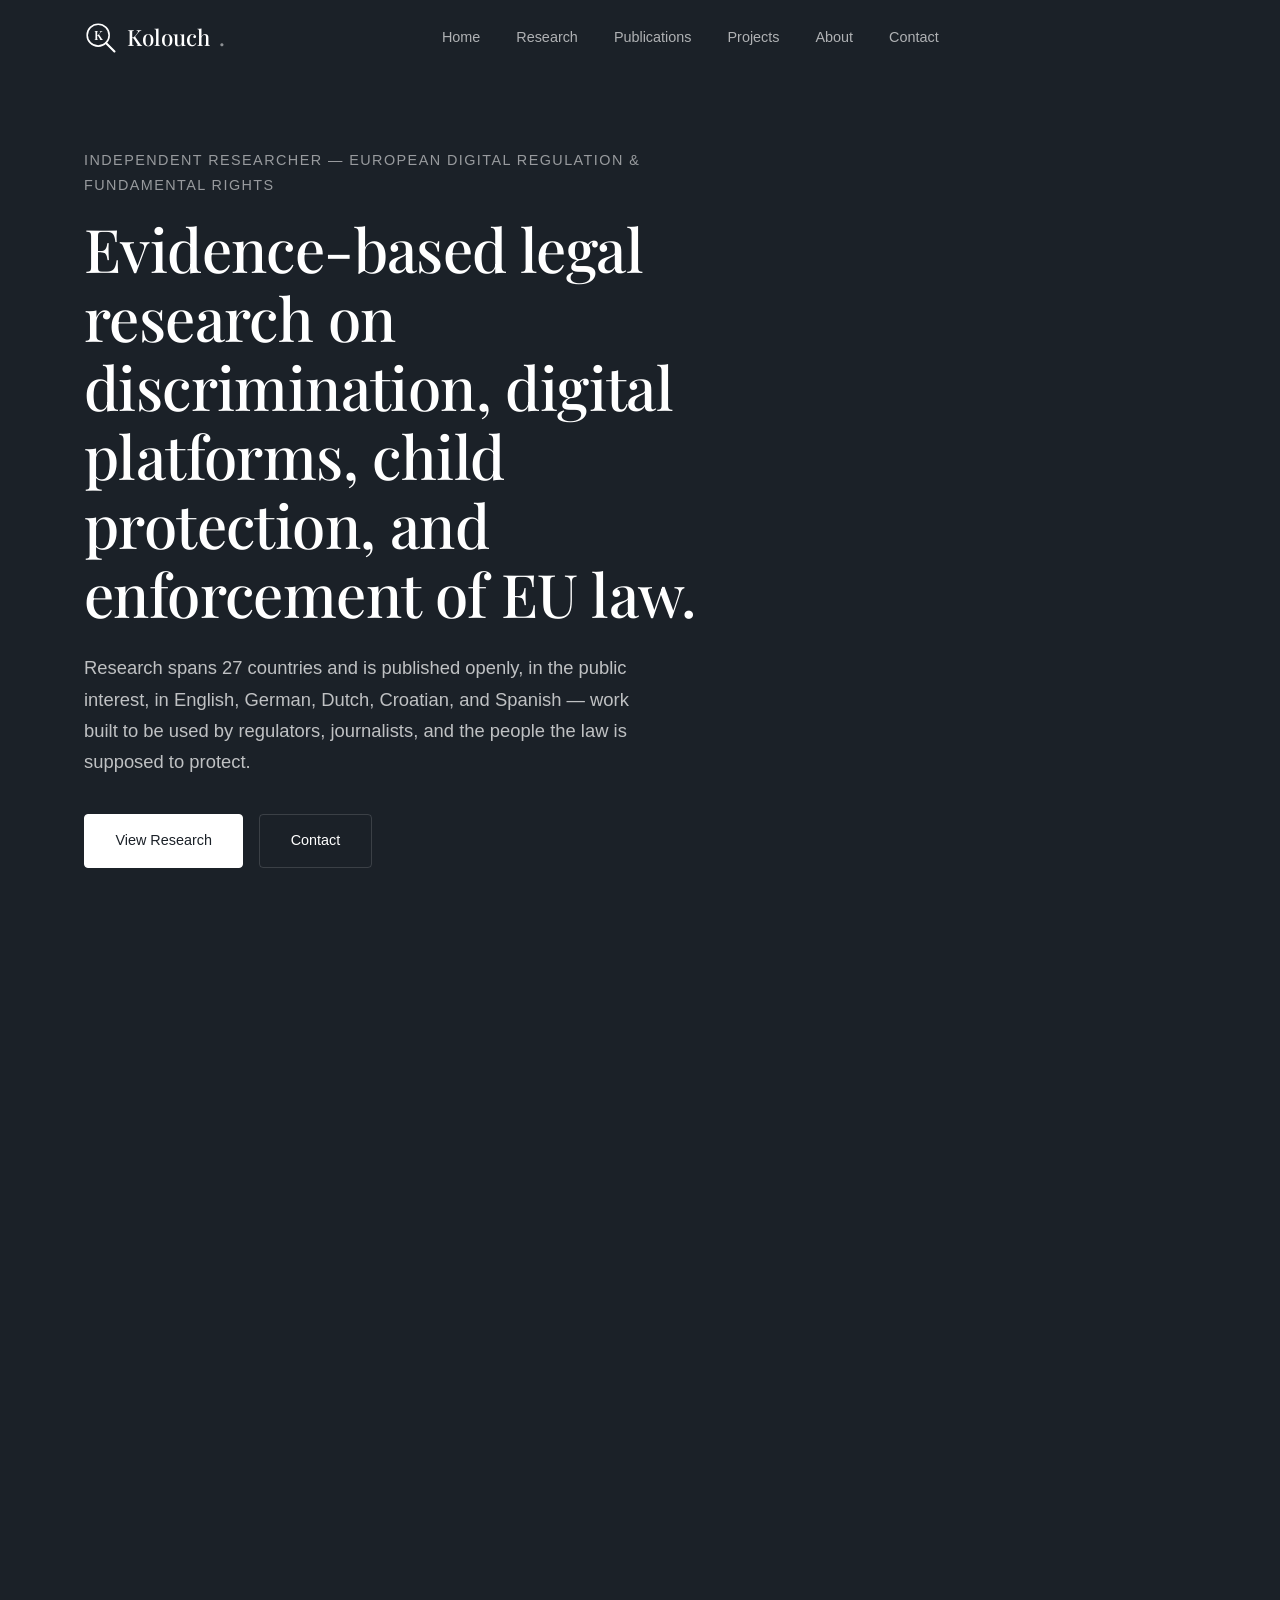
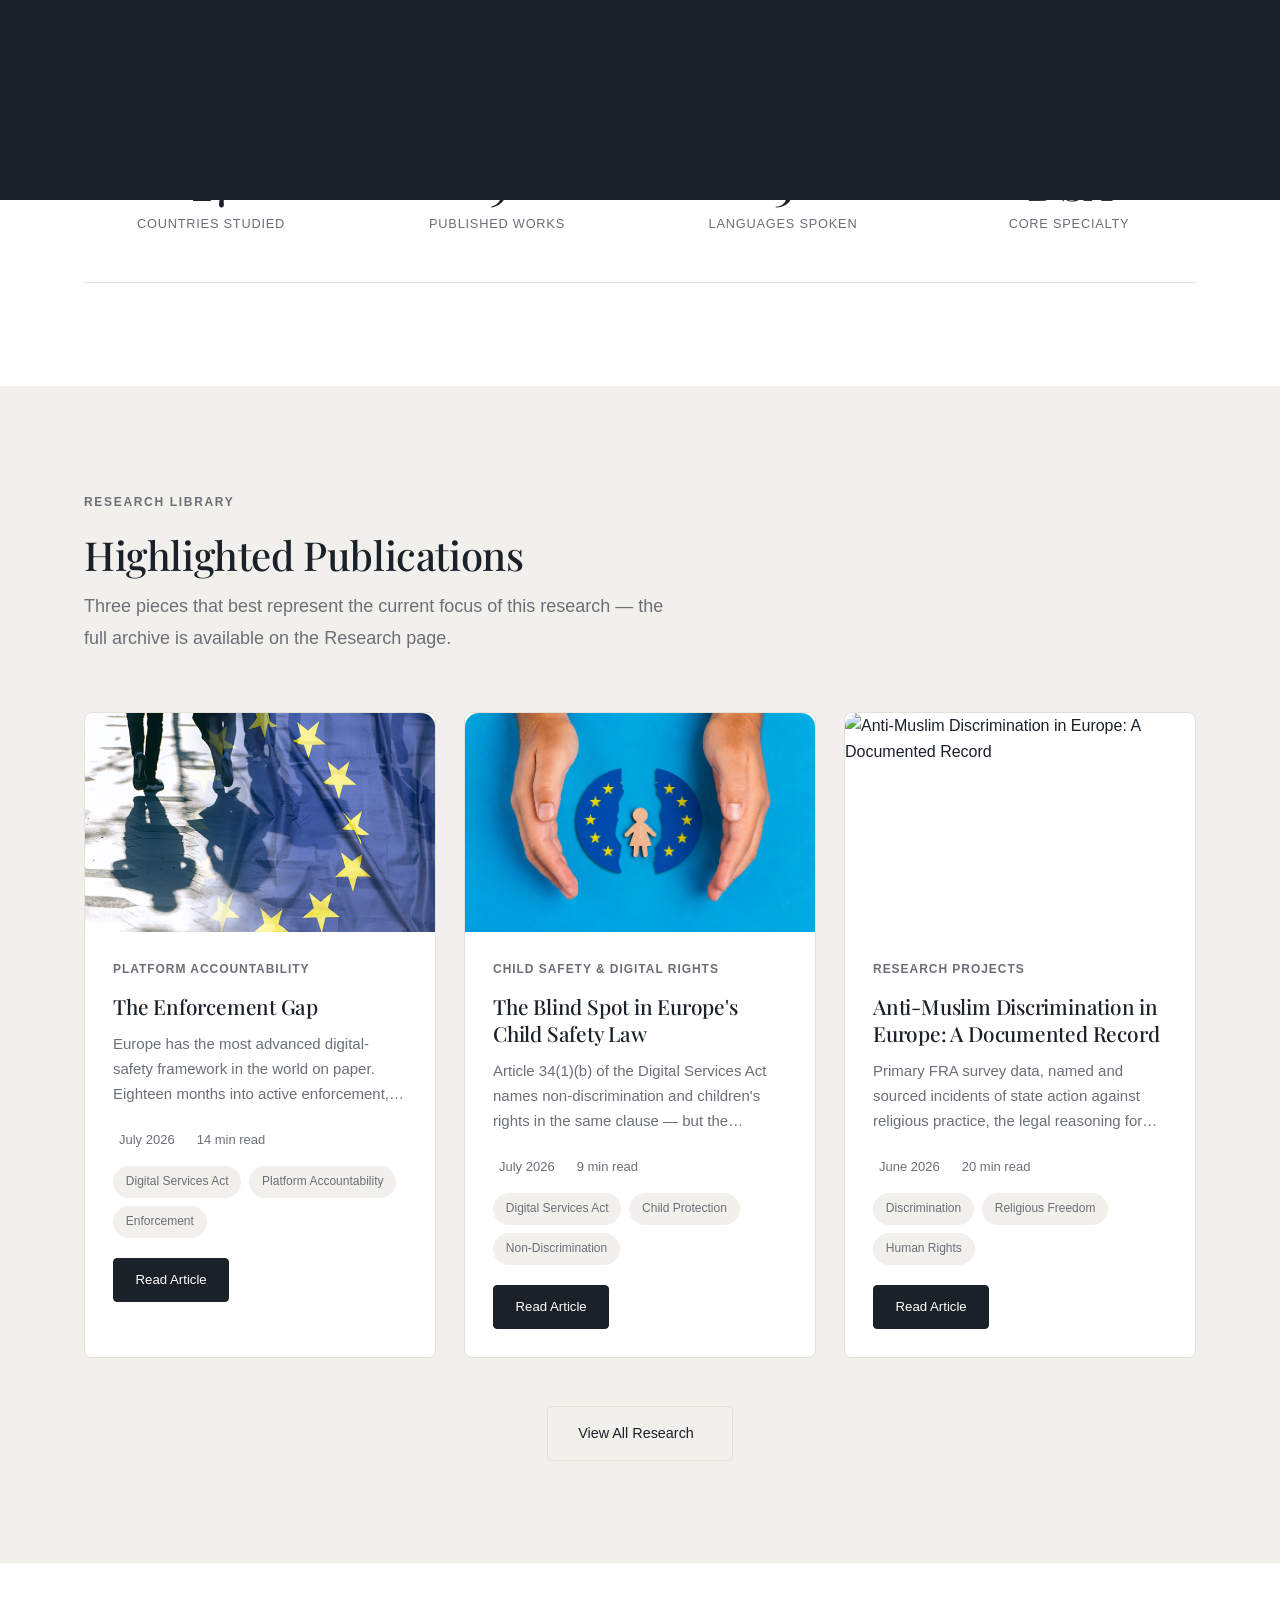
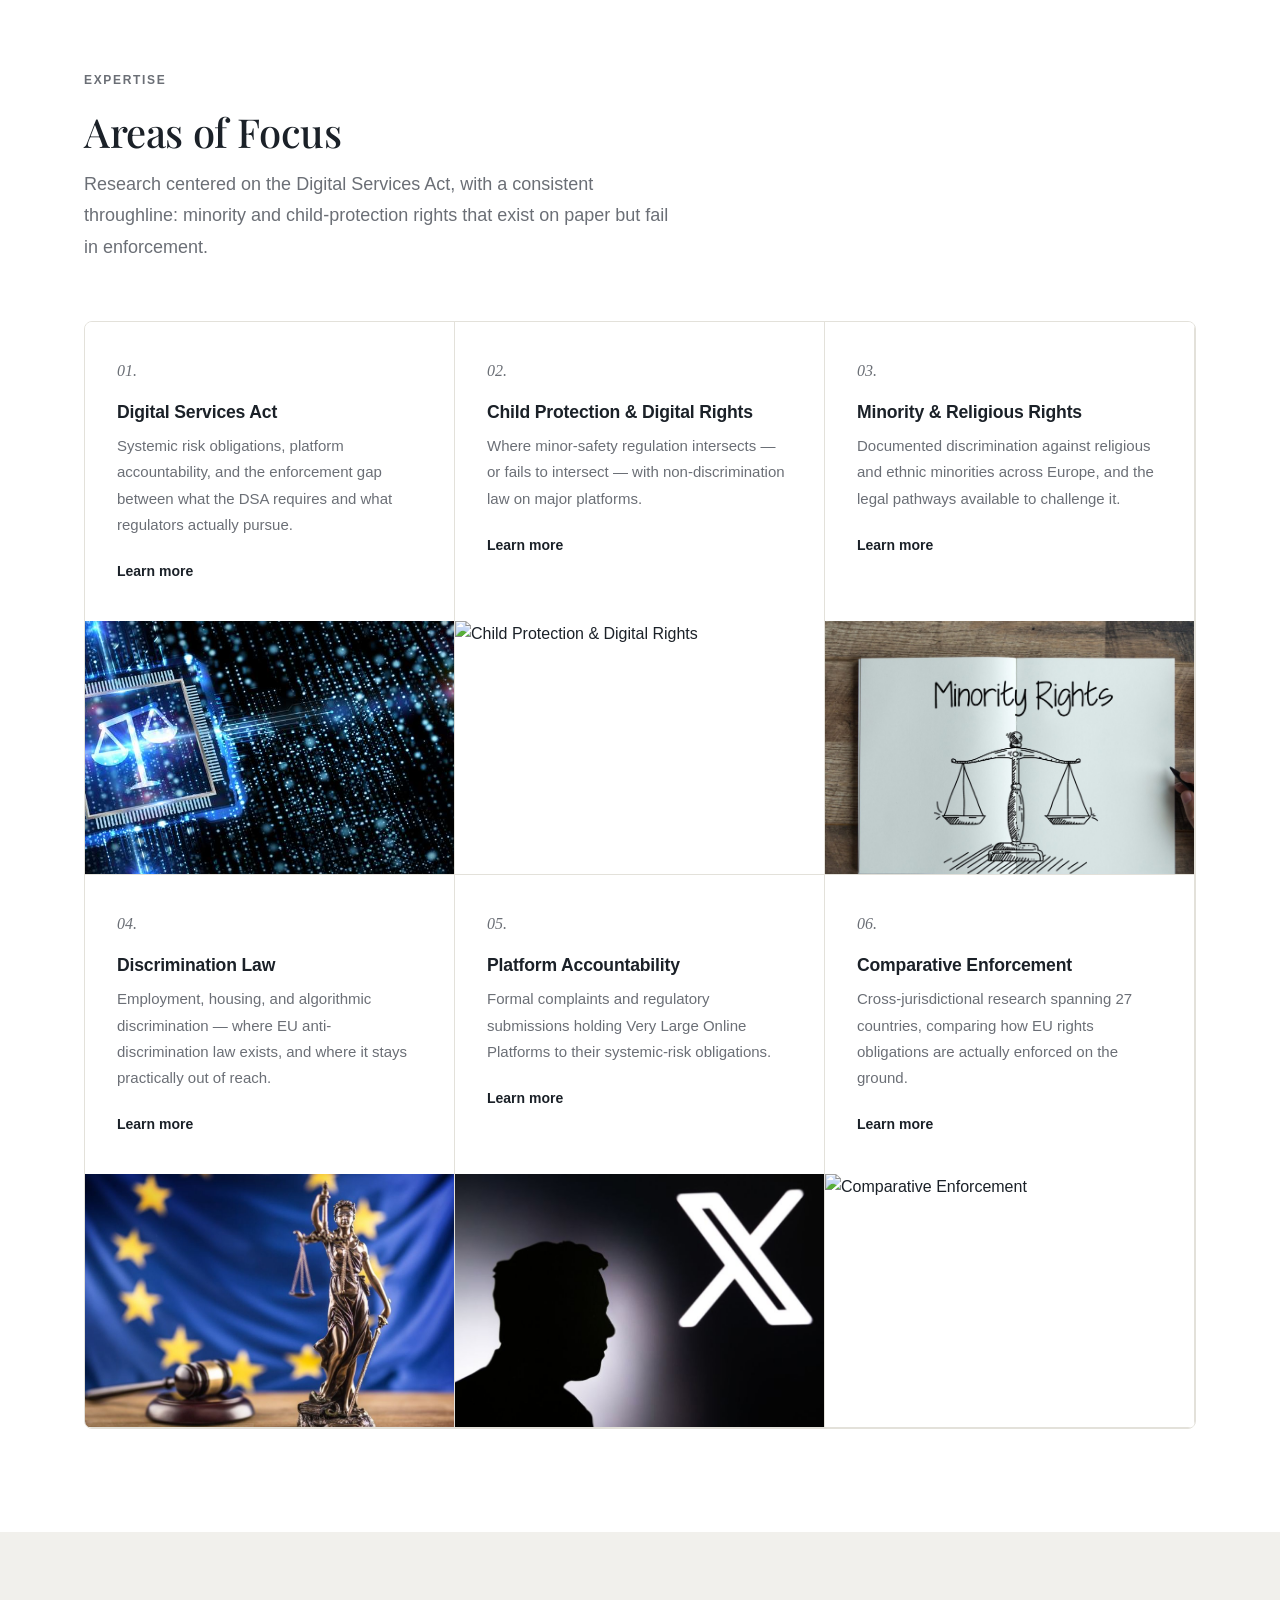
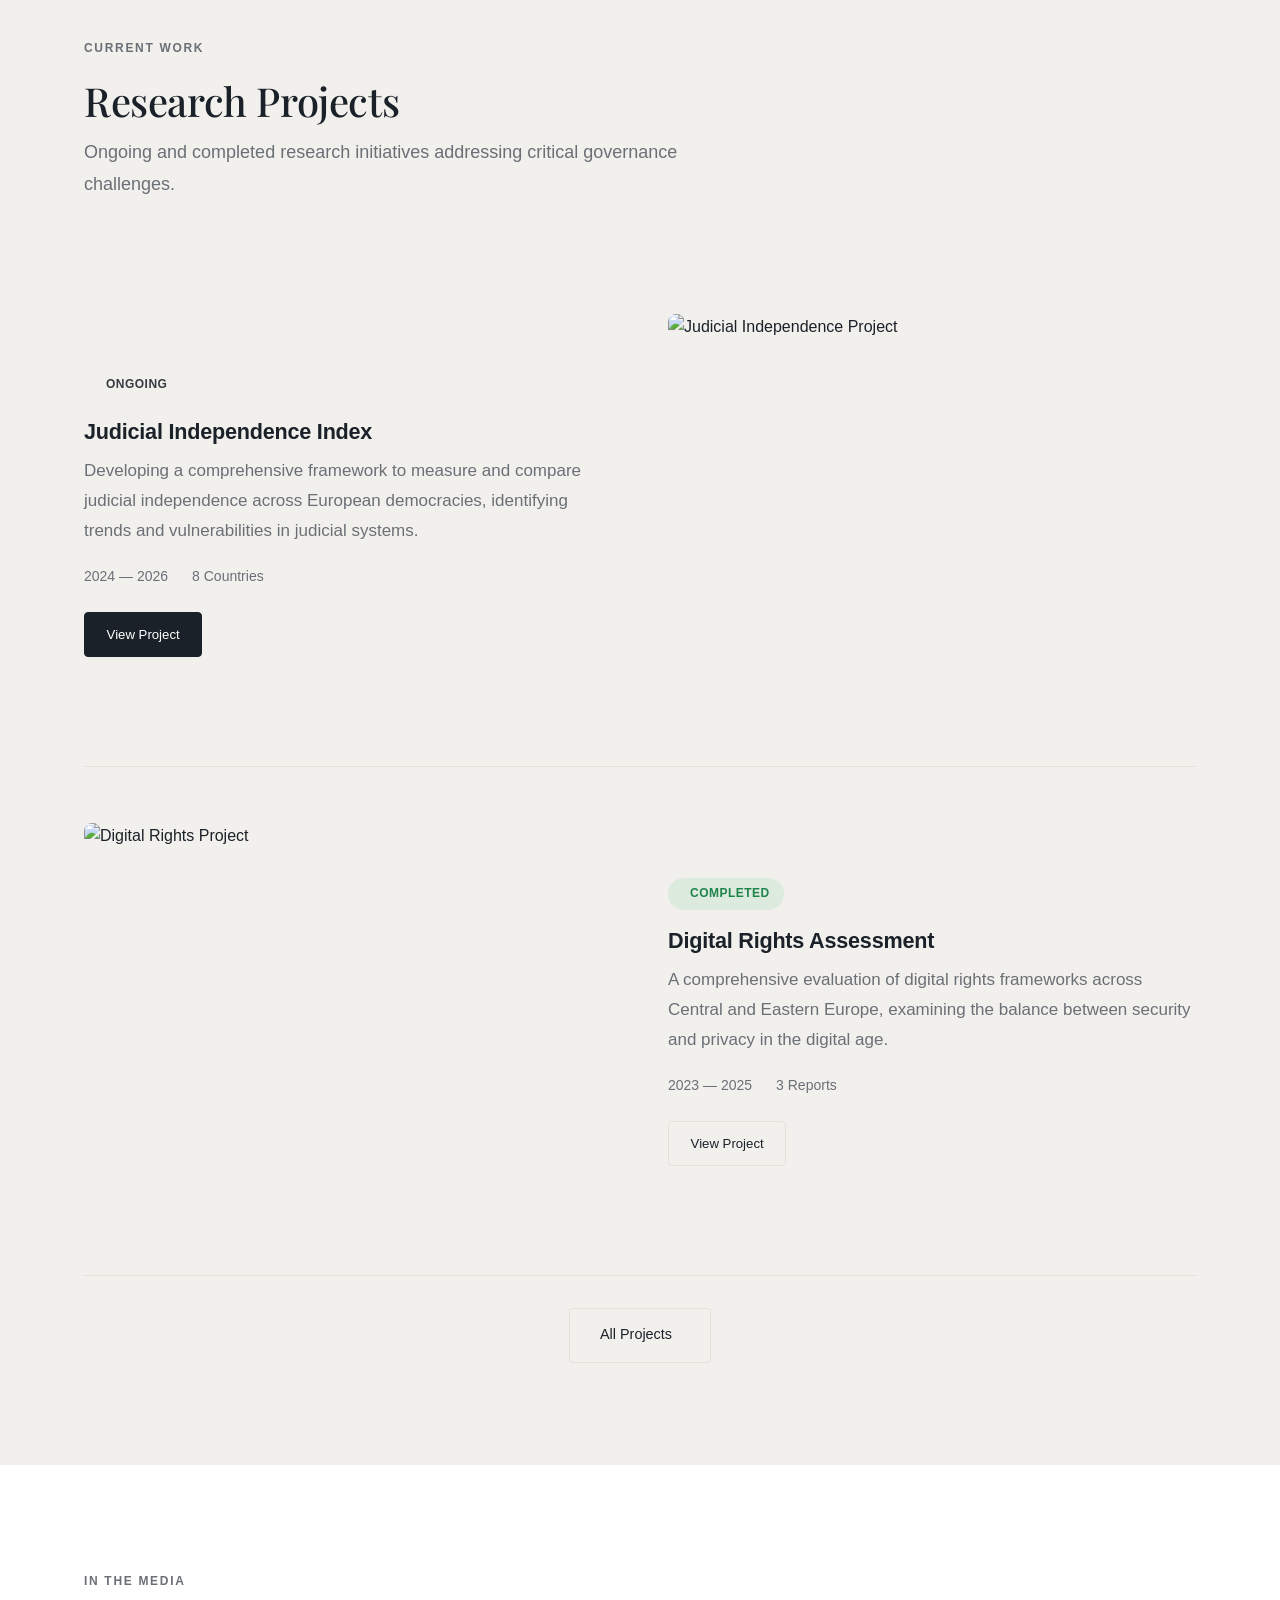
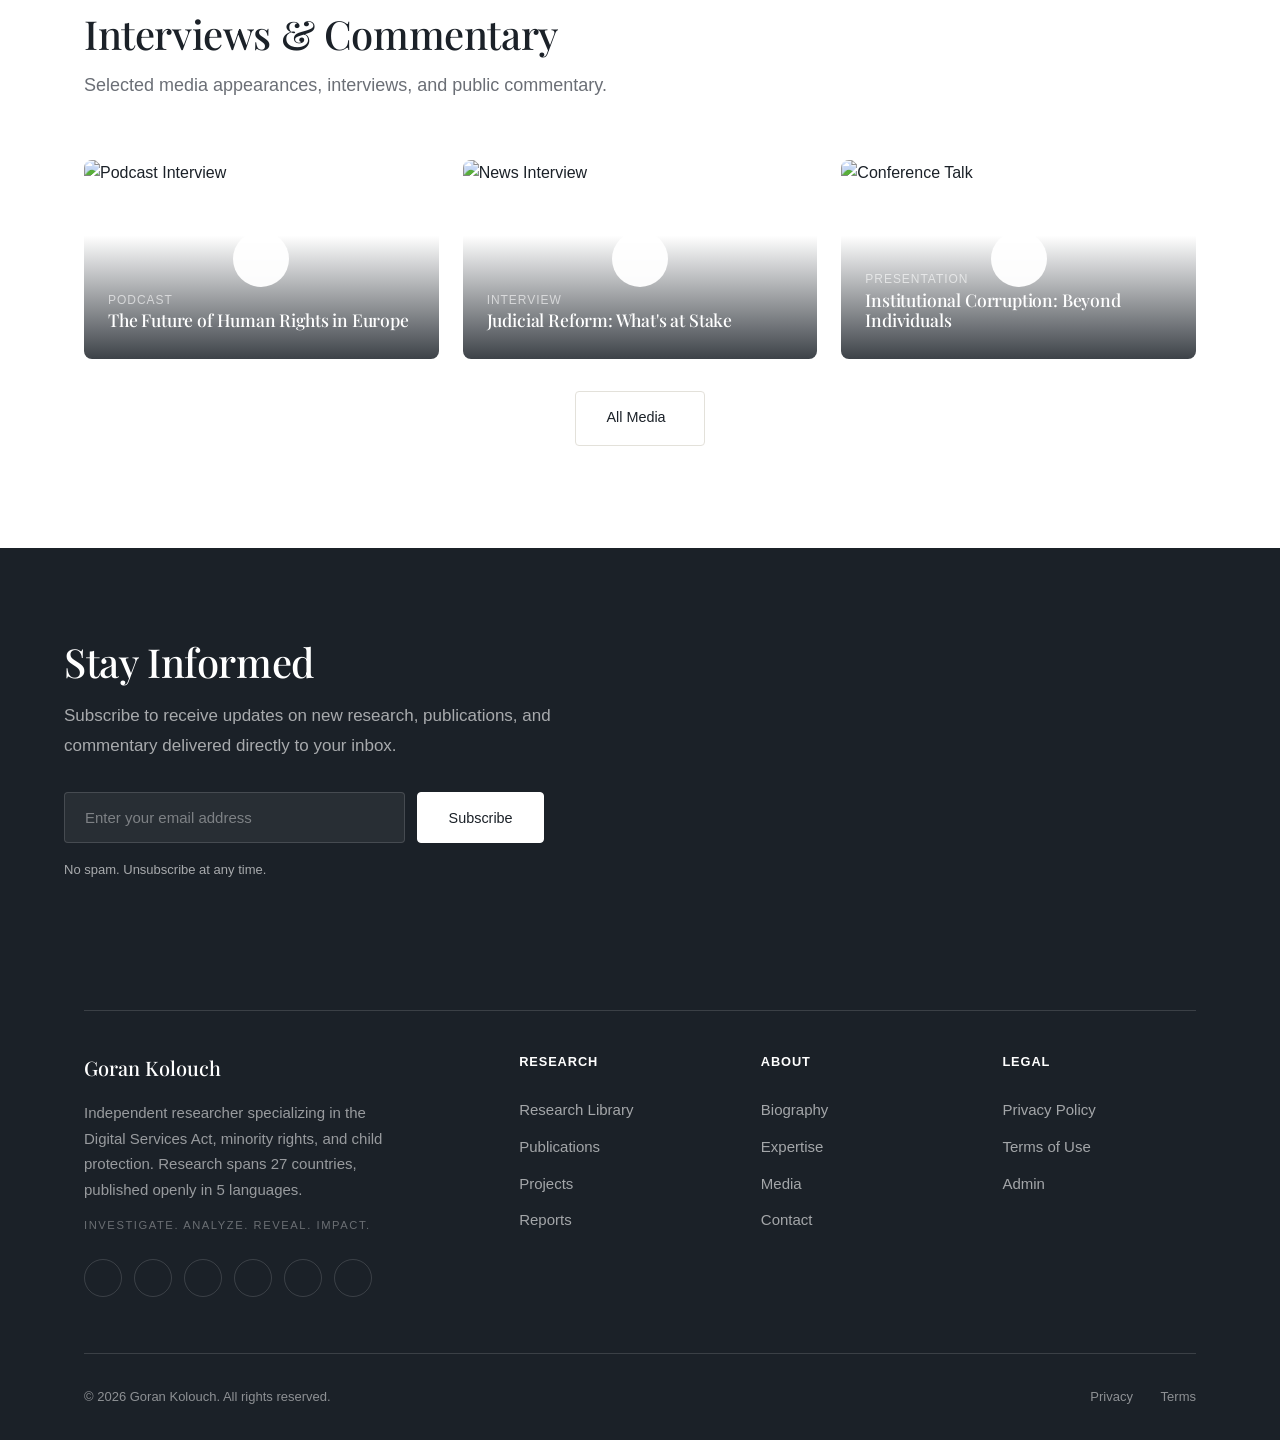
==== commit 96af275f: "Update index.html" ====
--- a/index.html
+++ b/index.html
@@ -71,8 +71,7 @@
         <a href="index.html" class="active">Home</a>
         <a href="research.html">Research</a>
         <a href="publications.html">Publications</a>
-        <a href="projects.html">Projects</a>
-        <a href="media.html">Media</a>
+        <a href="projects.html">Projects</a>        
         <a href="about.html">About</a>
         <a href="contact.html">Contact</a>
       </div>
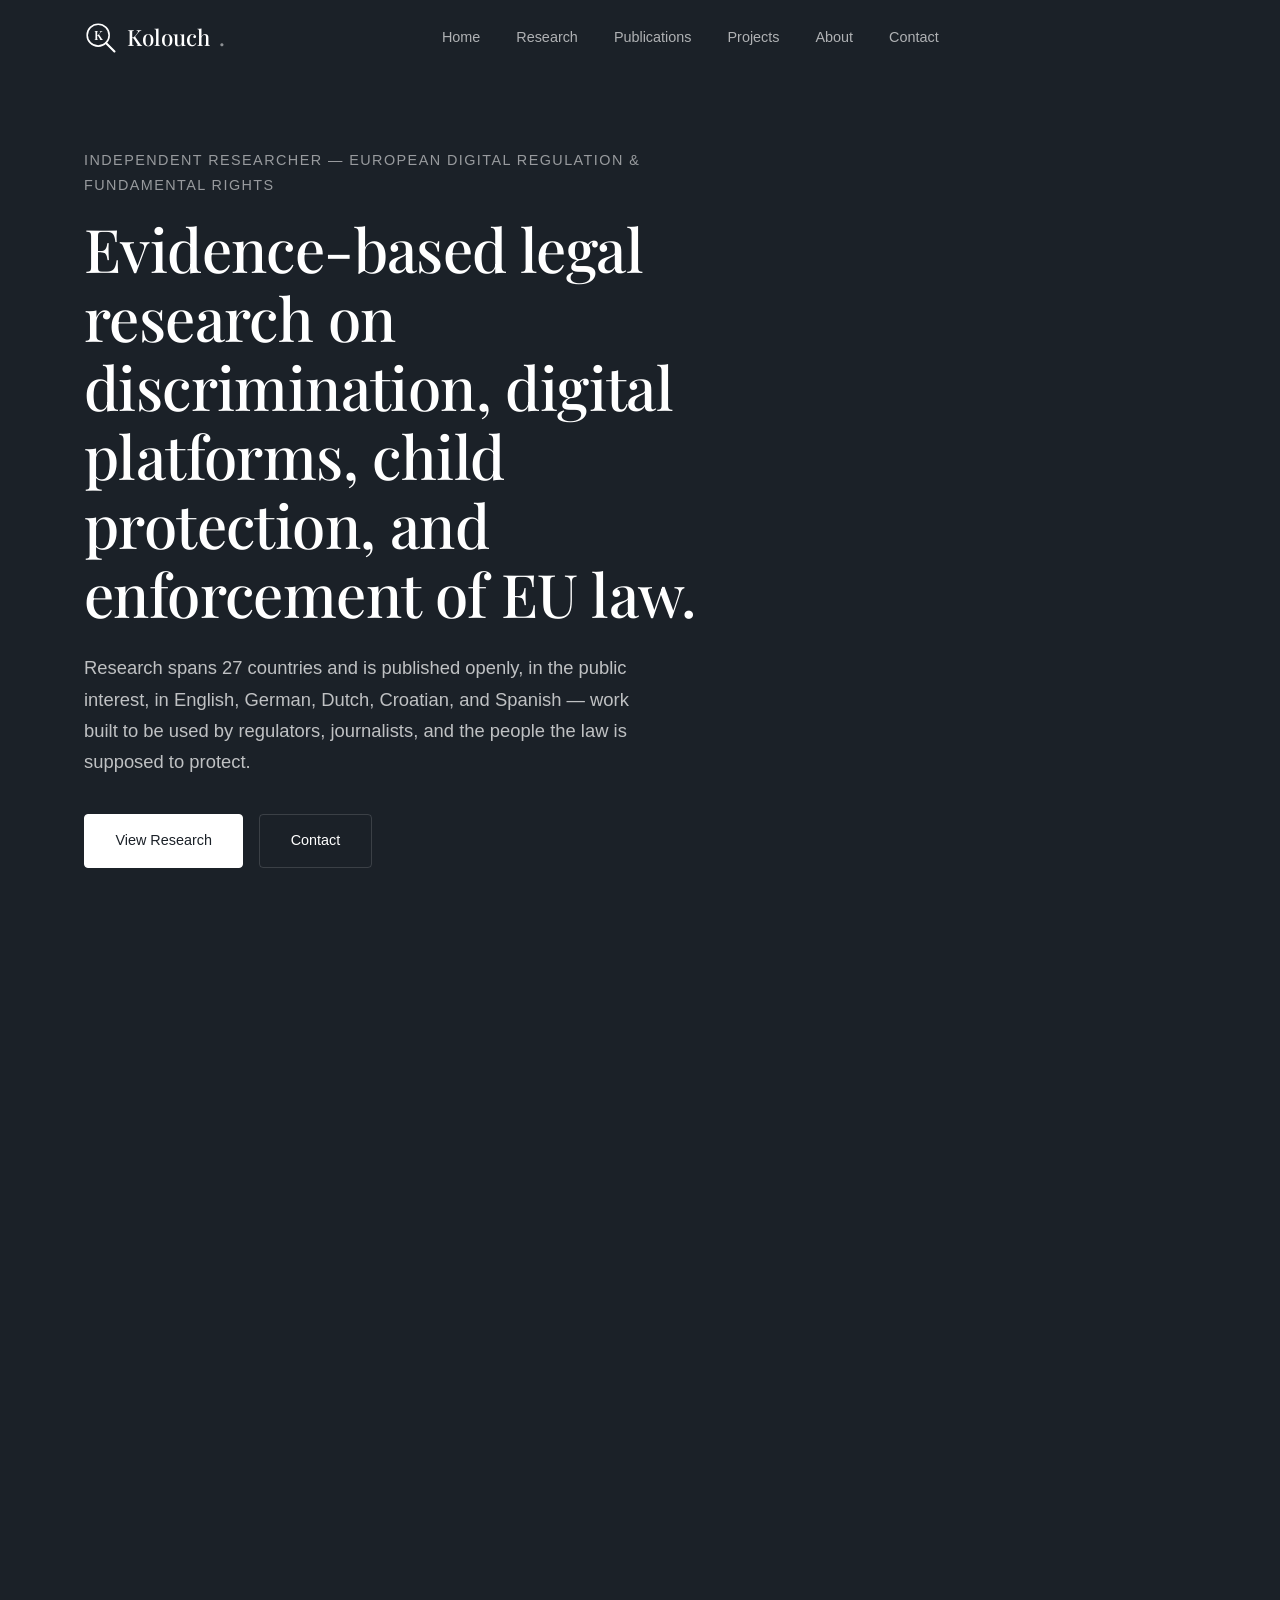
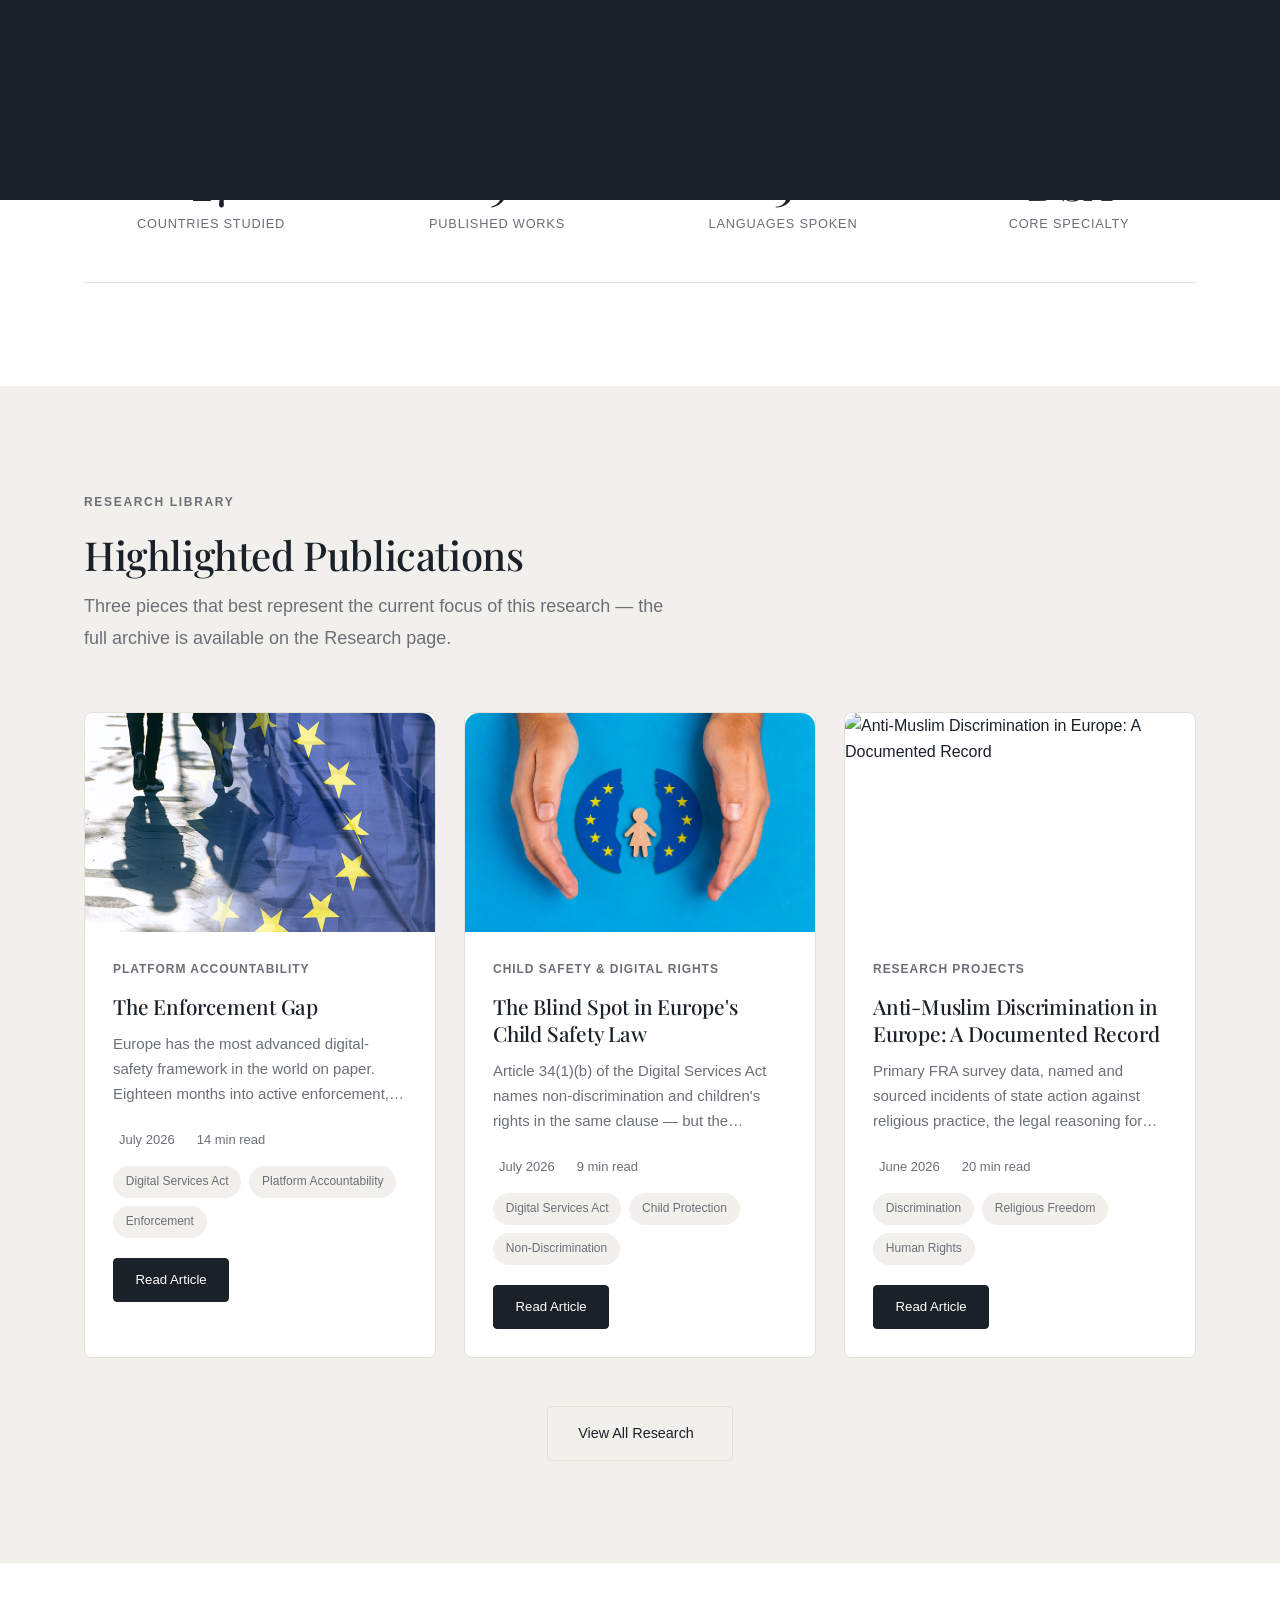
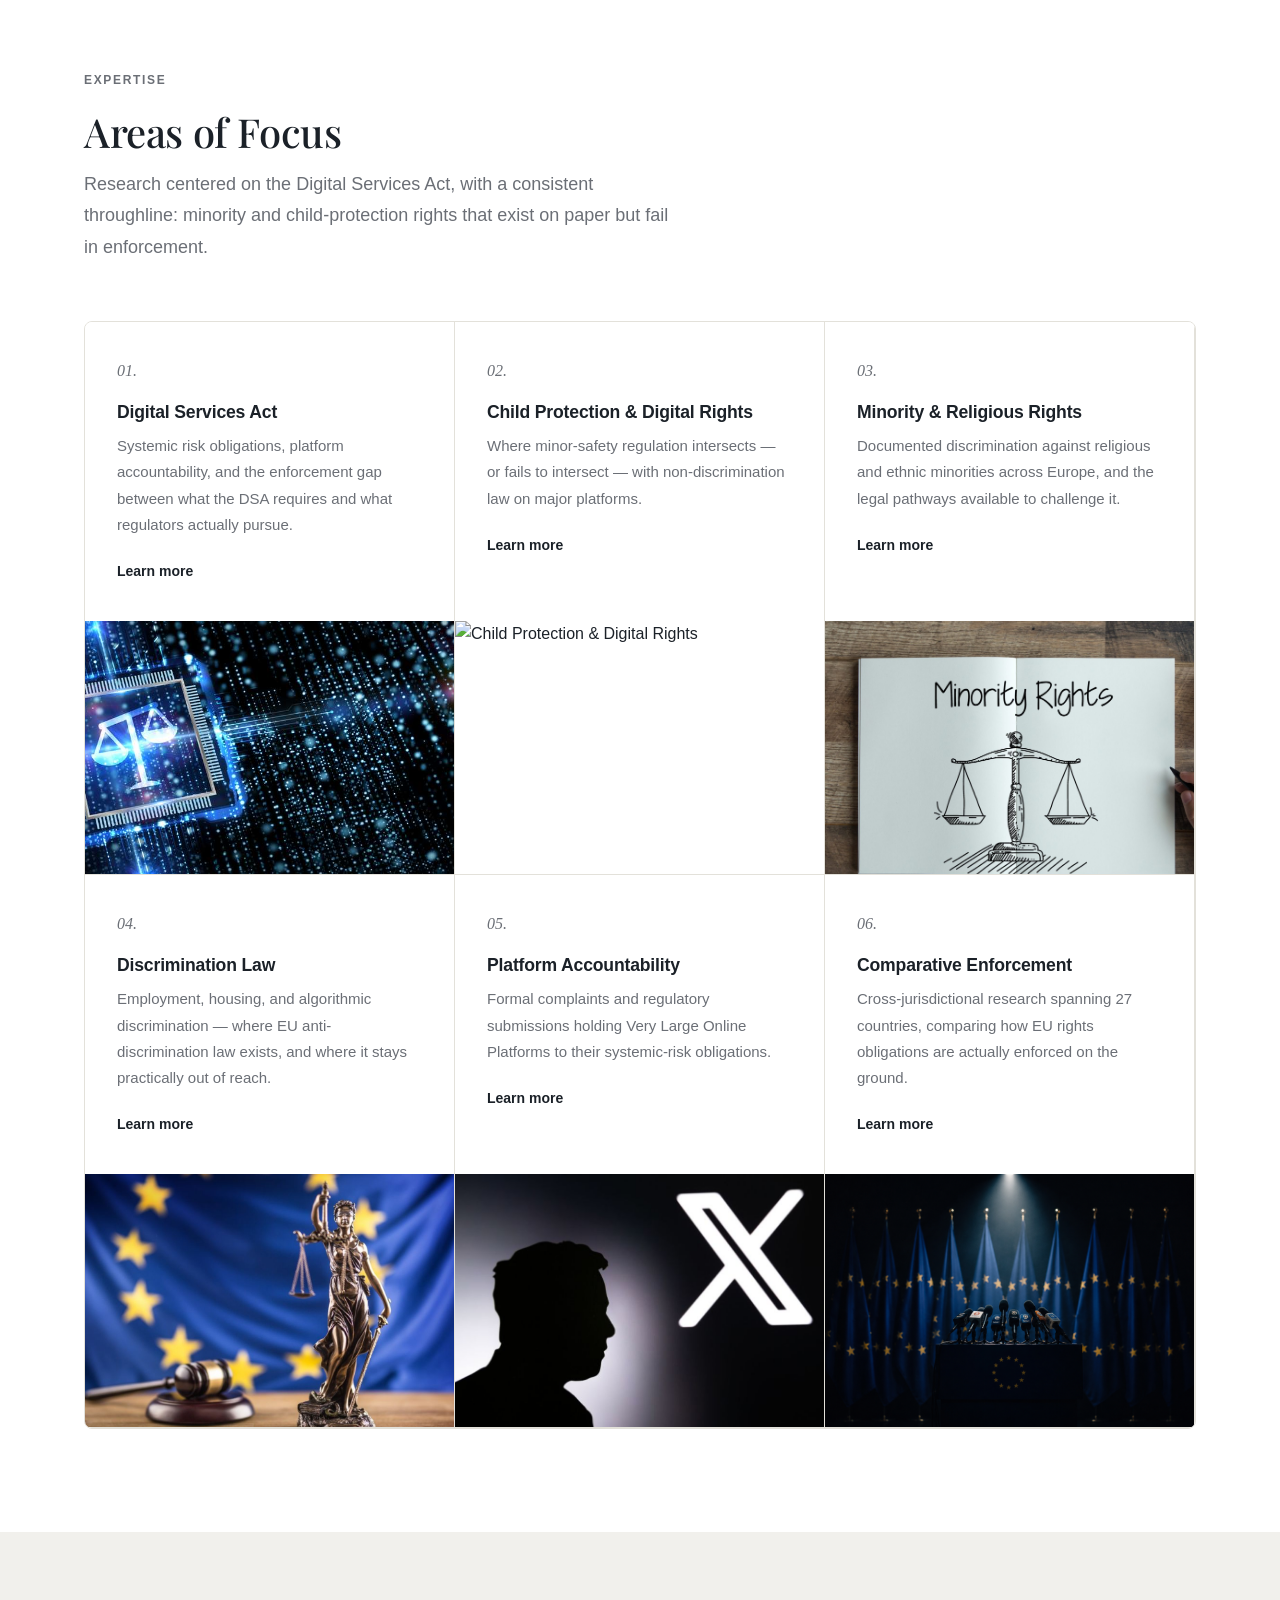
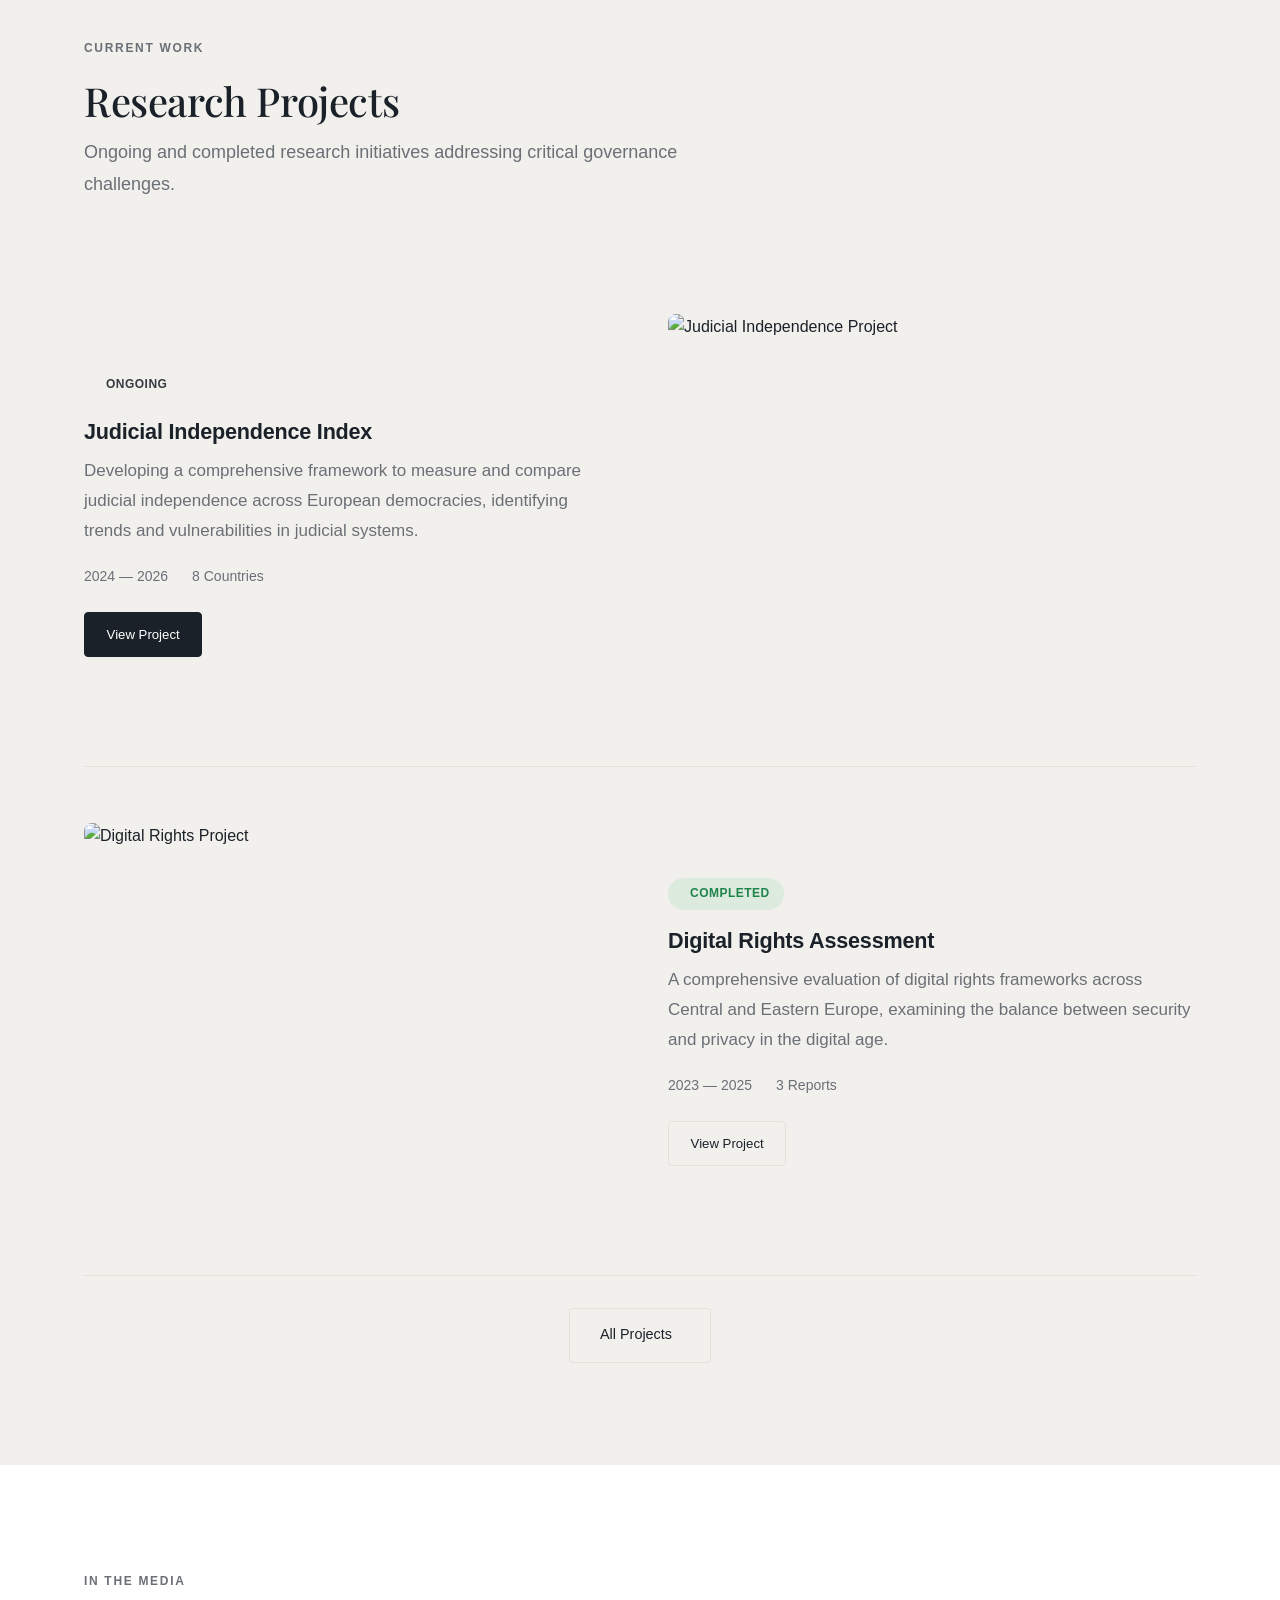
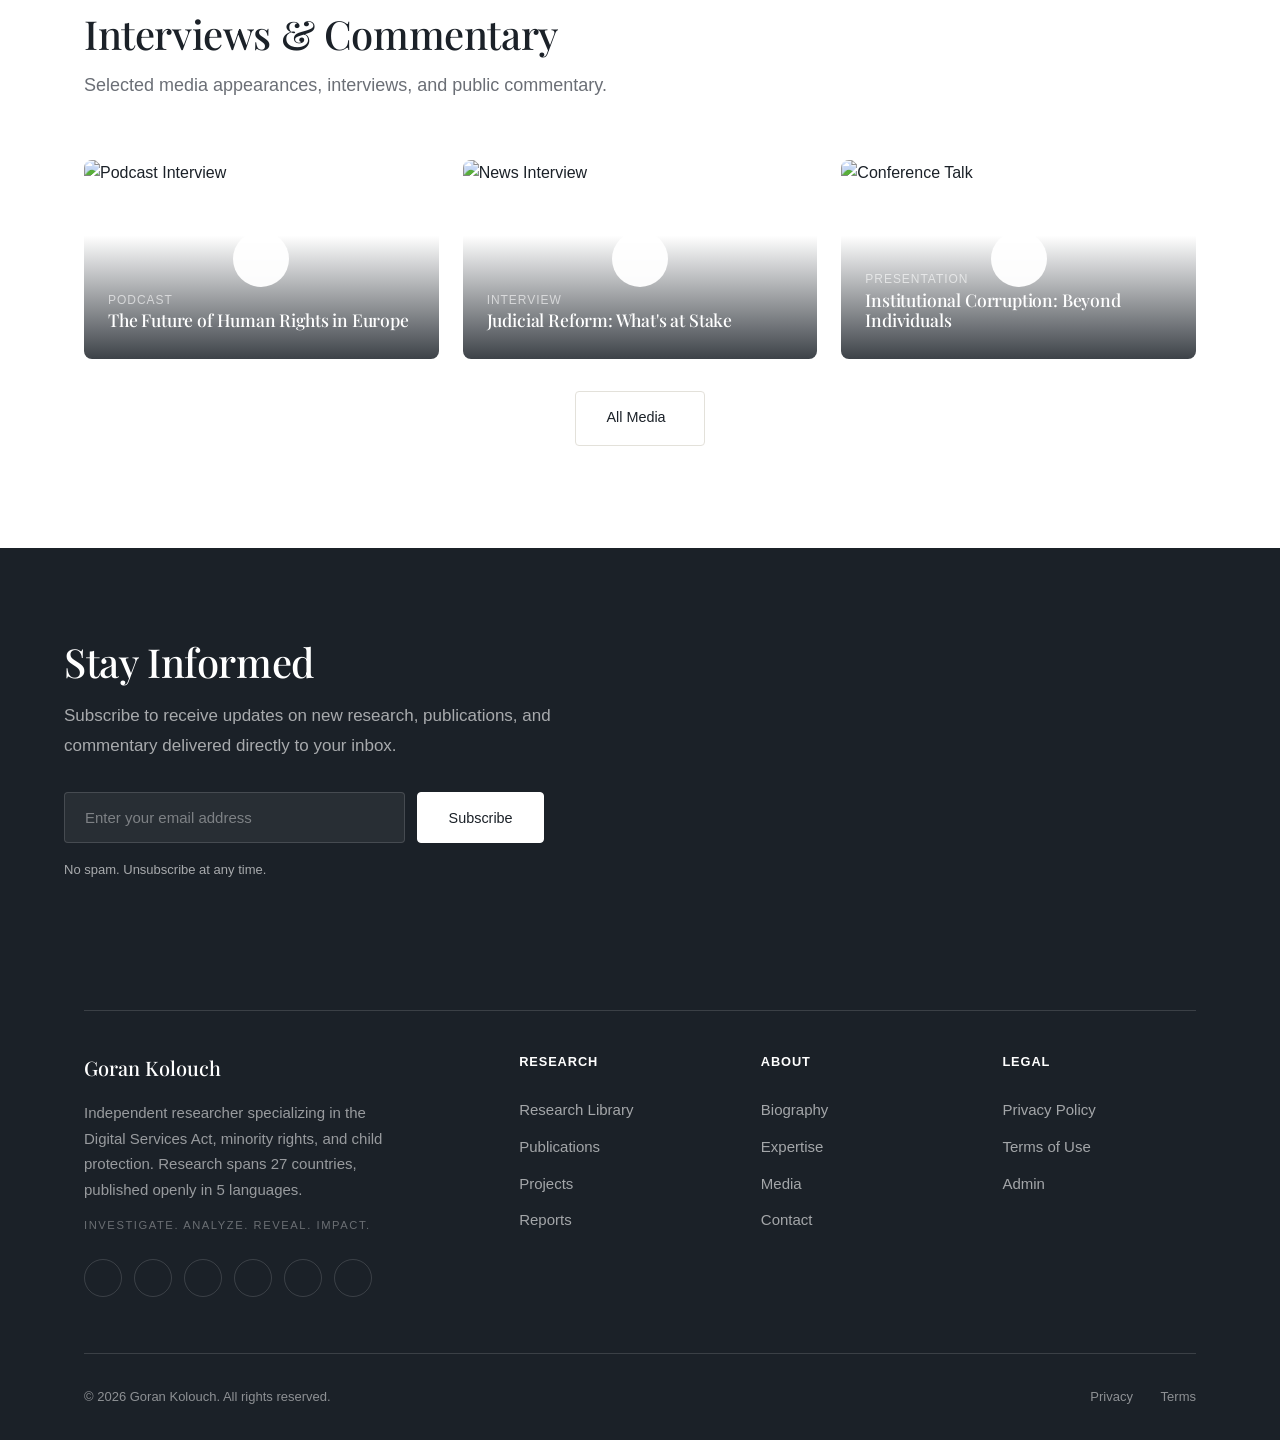
==== commit 5db54b4d: "Update index.html" ====
--- a/index.html
+++ b/index.html
@@ -266,7 +266,7 @@
             <p>Cross-jurisdictional research spanning 27 countries, comparing how EU rights obligations are actually enforced on the ground.</p>
             <a href="research.html" class="docket-link">Learn more <i class="ri-arrow-right-line"></i></a>
           </div>
-          <img src="https://images.unsplash.com/photo-1518770660439-4636190af475?w=700&q=80" alt="Comparative Enforcement" loading="lazy">
+          <img src="images/1784046503001.png" alt="Comparative Enforcement" loading="lazy">
         </div>
       </div>
     </div>
